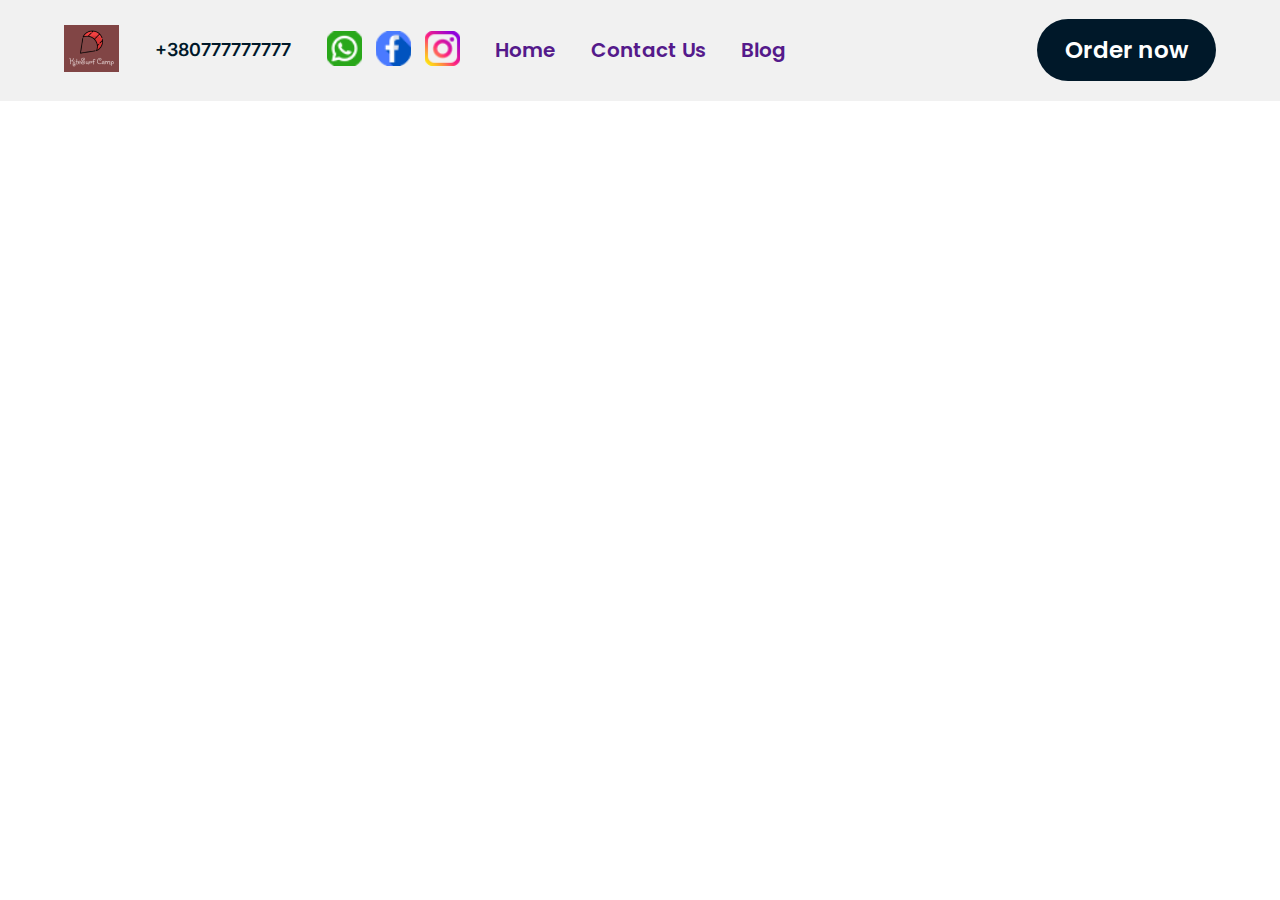
==== index.html @ 5463a8b0 "header added" ====
<!DOCTYPE html>
<html lang="en">
<head>
    <meta charset="UTF-8">
    <meta name="viewport" content="width=device-width, initial-scale=1.0">
    <title>Yacht</title>
    <link rel="stylesheet" href="style.css">
    <link rel="stylesheet" href="normalize.css">
</head>
<body>
    
    <header>
        <div class="fsection-header">
            <div class="logo-wrapper">
                <a href=""><img src="img/logo.png"></a>
            </div>
            <div class="tel-header">
                <a href="+380777777777">+380777777777</a>
            </div>
            <div class="social-wrapper">
                <a href=""><img src="img/whataspp.png" alt=""></a>
                <a href=""><img src="img/facebook.png" alt=""></a>
                <a href=""><img src="img/isnta.png" alt=""></a>
            </div>
        </div>

        <div class="ssection-header">
            <ul class="menu">
                <li><a href="">Home</a></li>
                <li><a href="">Contact Us</a></li>
                <li><a href="">Blog</a></li>
            </ul>
        </div>

        <div class="tsection-header">
            <a href="#">Order now</a>
        </div>

    </header>

</body>
</html>
---- style.css ----
@import url('https://fonts.googleapis.com/css2?family=Golos+Text:wght@400;500;600;700;800;900&family=Inter:wght@100;200;300;400;500;600;700;800;900&family=Manrope:wght@300;400;500;600;700&family=Nunito:wght@200;300;400;500;600;700;800;900;1000&family=Open+Sans:wght@400;500;600;700&family=Poppins:wght@300;400;500;600&family=Raleway:wght@300;400;500;600;700;800;900&display=swap');

:root{
    --Black:#001829;
    --White:#FFF;
    --Blue:#0EA3C4;
    --Green:#4DC40E;
    --bright-green:#BEF434;
    --Grey:#F1F1F1;
}

*{
    font-family: 'Poppins', sans-serif;
}

a{
    text-decoration: none;
}

body{
    width:100%;
}

header{
    position:fixed;
    top:0;
    display: flex;
    max-width: 90%;
    width: 90%;
    padding-left:5%;
    padding-right:5%;
    padding-top:25px;
    padding-bottom:25px;
    margin: auto;
    justify-content: space-between;
    align-items: center;
    background-color:var(--Grey);
}

.menu{
    display: flex;
    padding-left:0;
}

.menu li{
    list-style-type: none;
    margin-right:35px;
    color:var(--Black);
    font-size: 20px;
    font-style: normal;
    font-weight: 600;
    font-family:'Inter';
    position:relative;
}

.menu li::after{
    content:'';
    position:absolute;
    bottom:-5px;
    width:0%;
    height:4px;
    background-color:var(--bright-green);
    left:0;
    transition: .3s;
}

.menu li:hover::after{
    width:100%;
}

.menu li:last-child{
    margin-right:0;
}

.tsection-header a{
    color:var(--White);
    font-size: 23px;
    background-color:var(--Black);
    padding:15px 28px;
    font-weight: 600;
    border-radius: 66px;
}

.tel-header{
    margin-right:36px;
}

.tel-header a{
    color:var(--Black);
    font-weight: 600;
    font-family:'Inter';
    font-size: 18px;
}

.fsection-header{
    display: flex;
    align-items: center;
}

.logo-wrapper{
    margin-right:36px;
}

.social-wrapper img{
    height:35px;
    width:35px;
    object-fit: cover;
}

.social-wrapper a{
    margin-right:10px;
}

.ssection-header{
    position: absolute;
    width:100%;
    display: flex;
    left: 0;
    justify-content: center;
    z-index: -1;
}
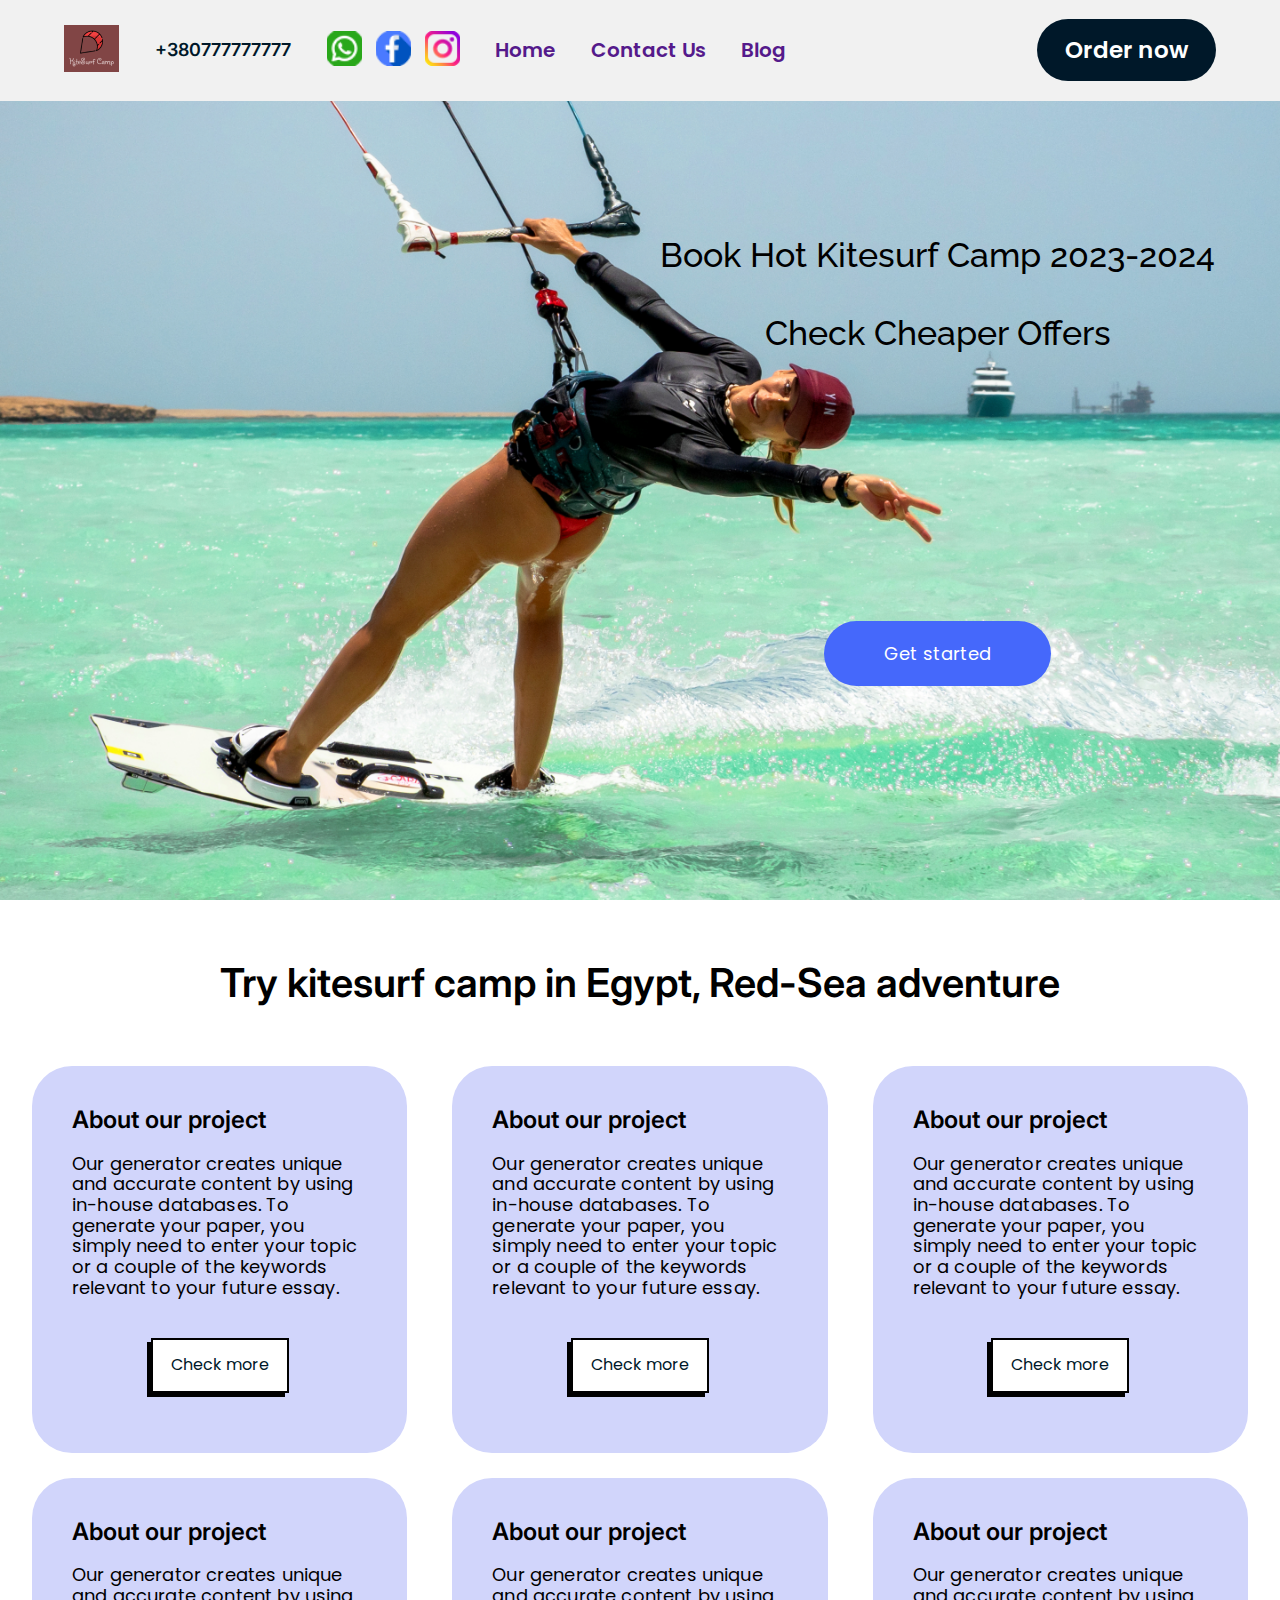
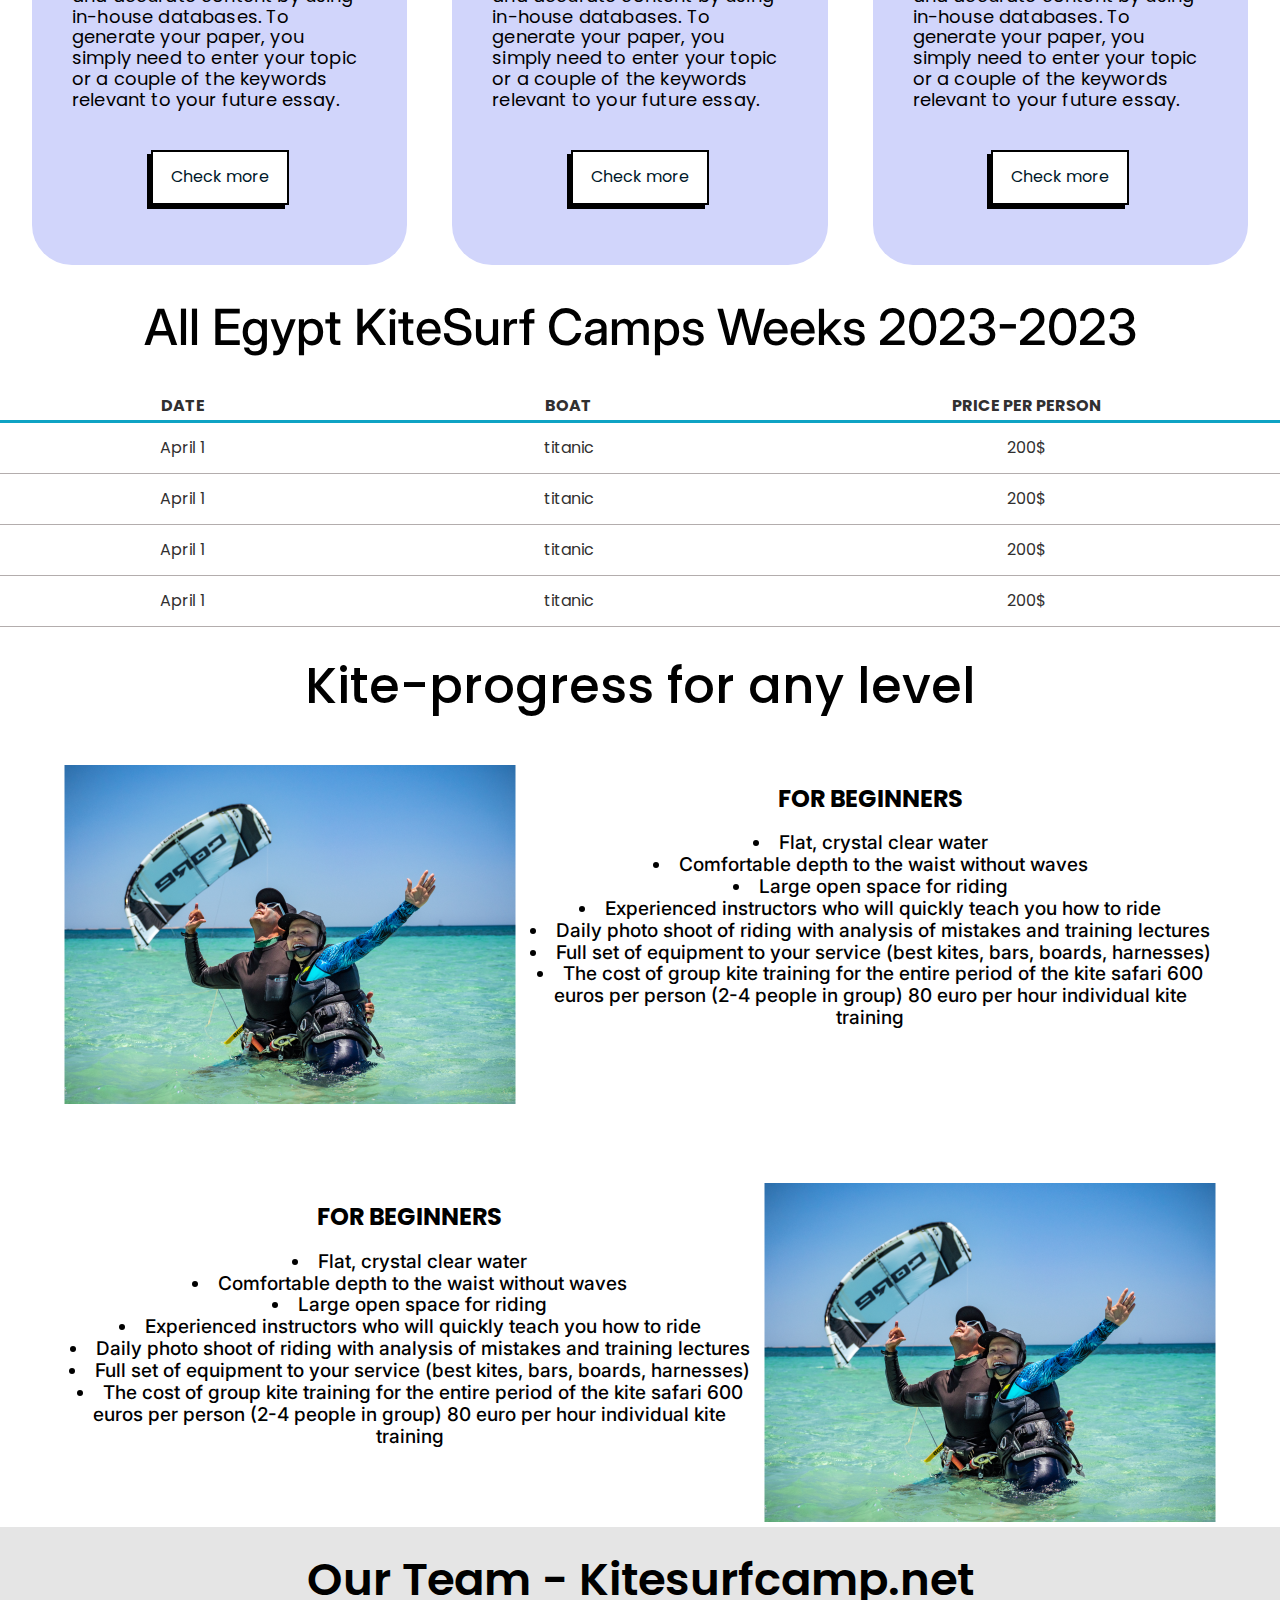
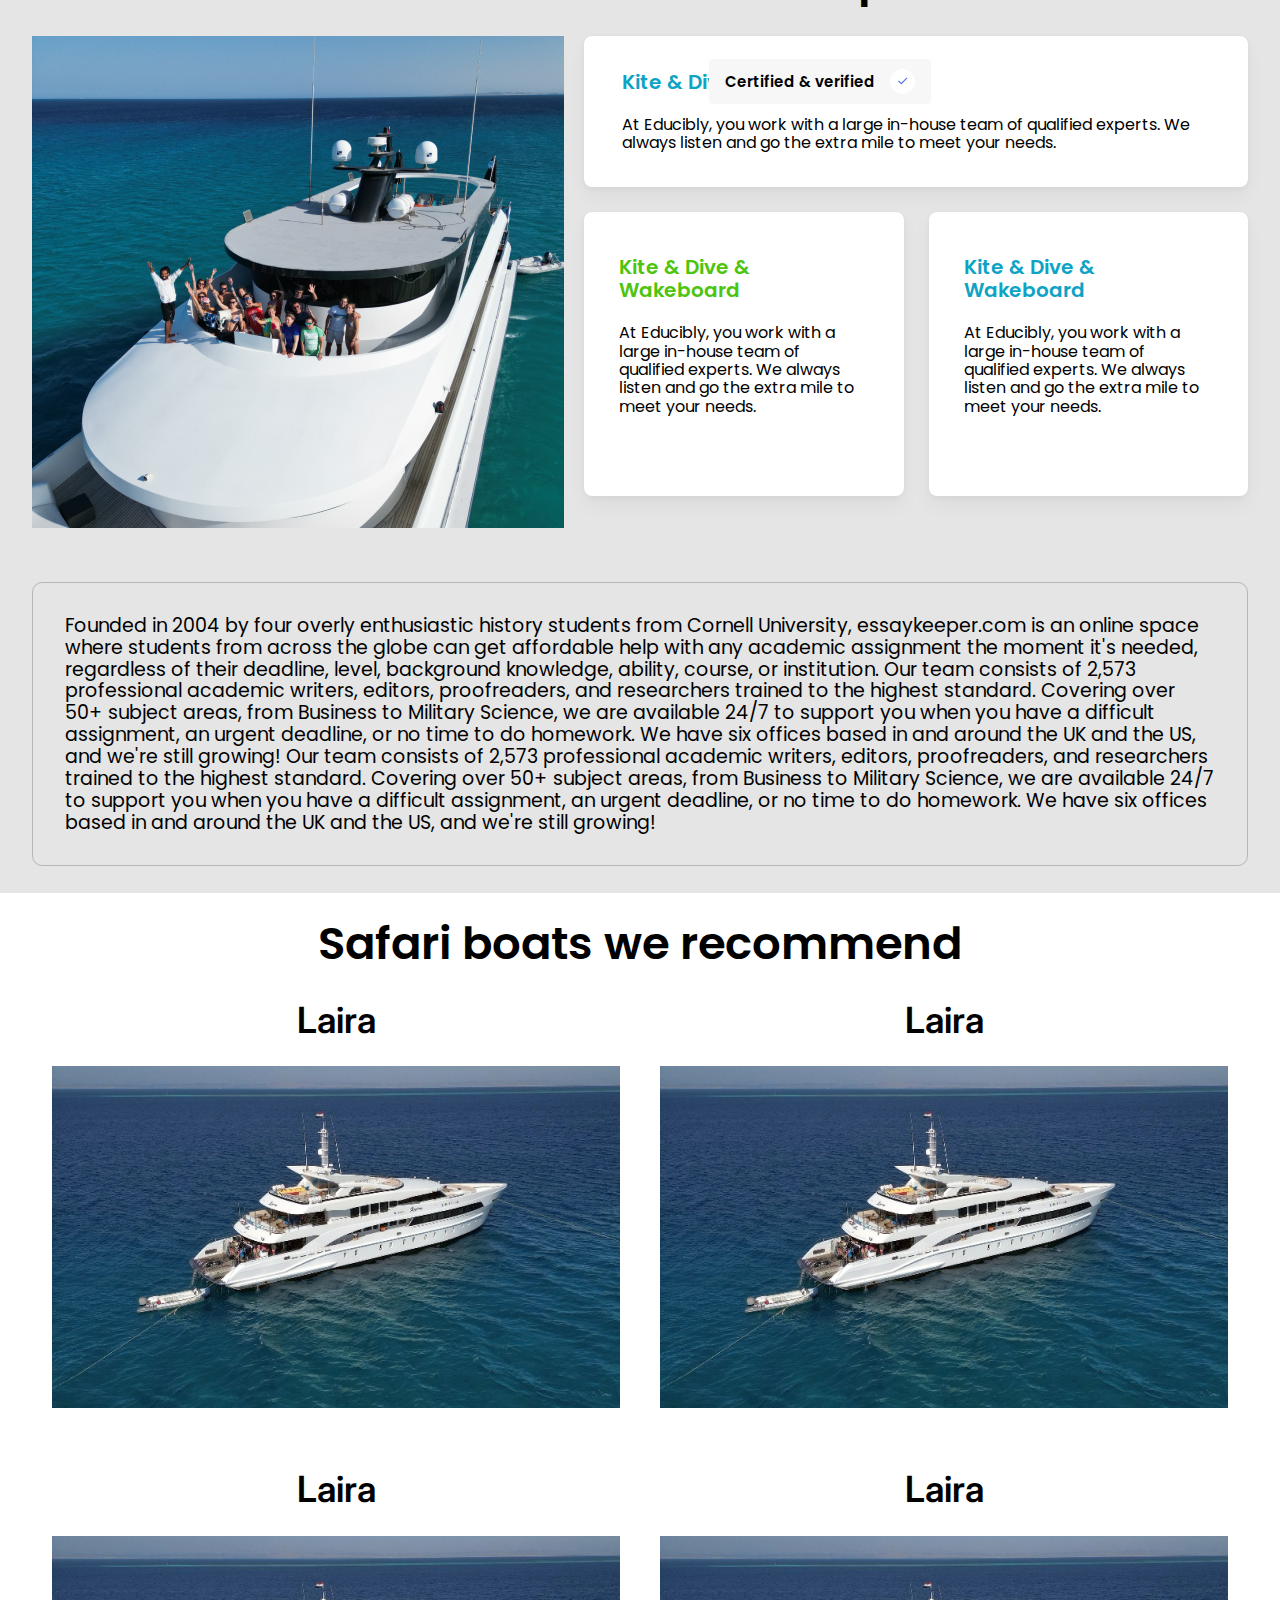
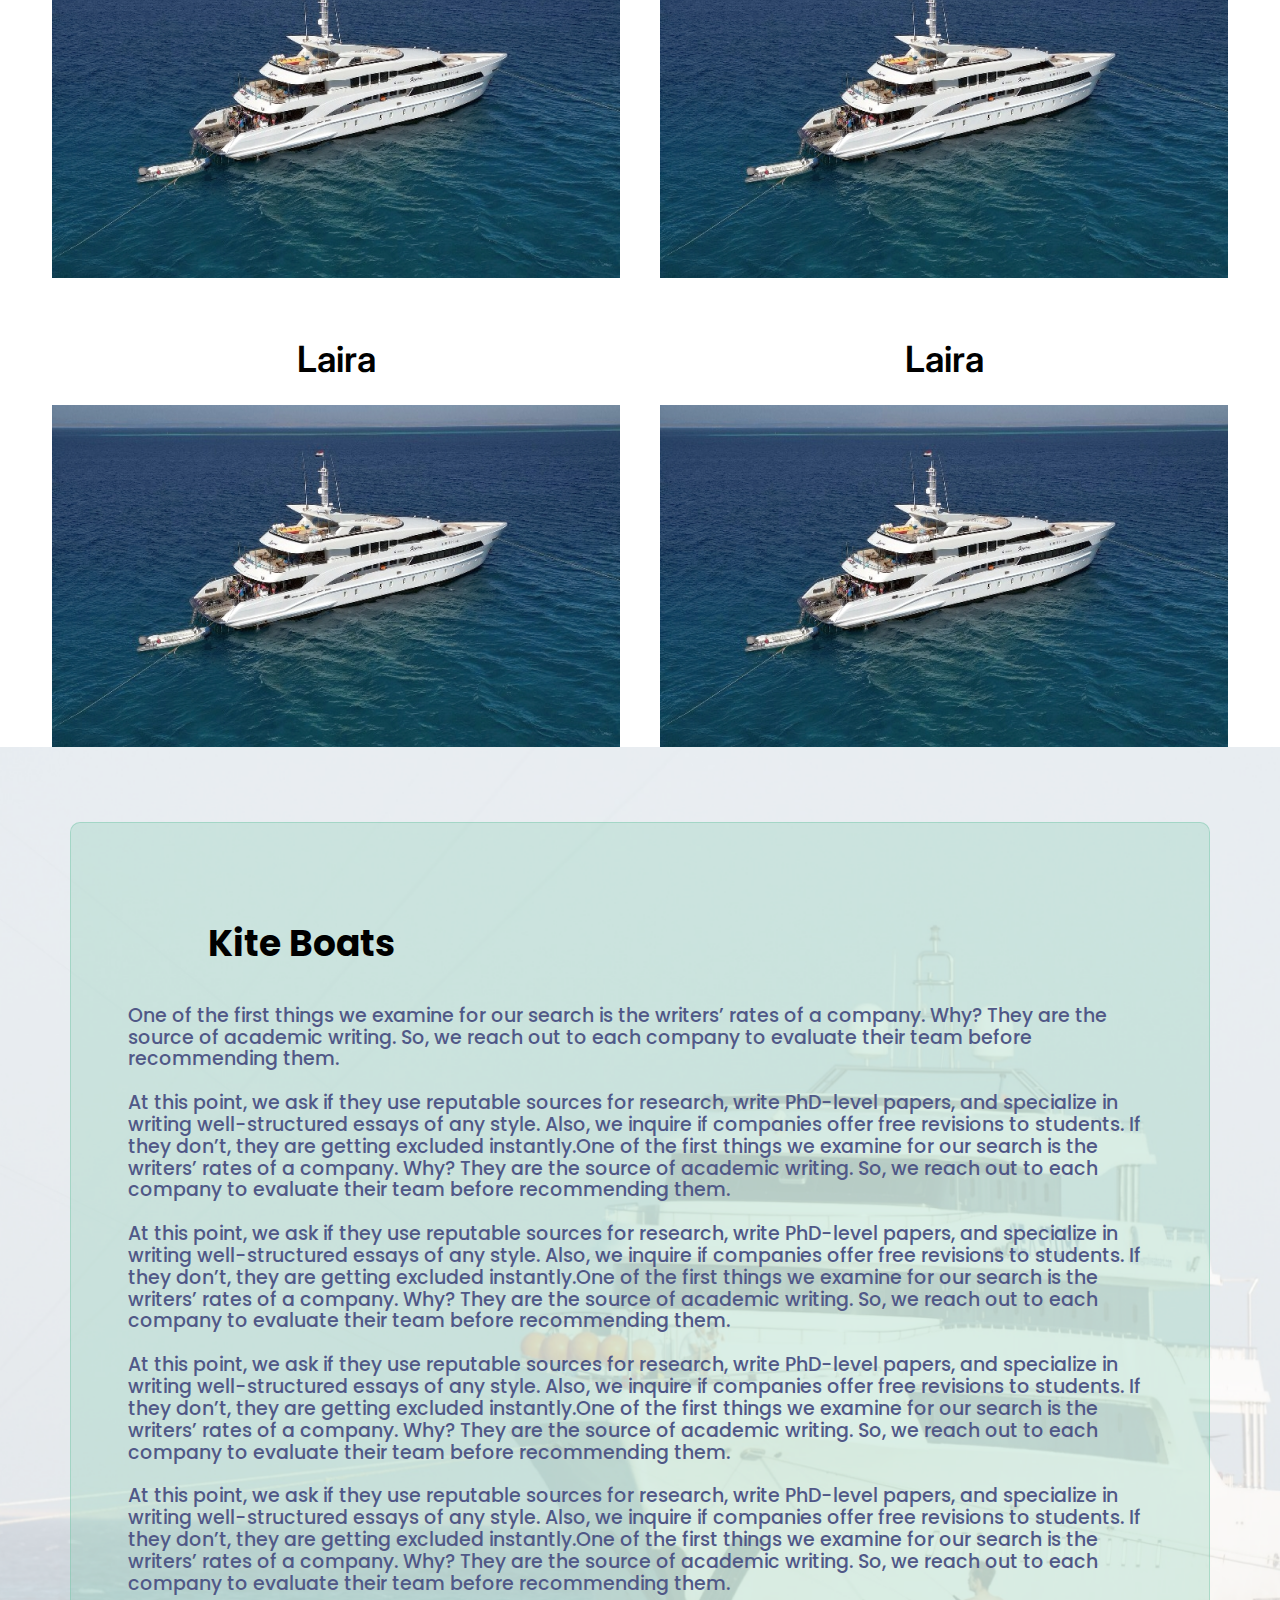
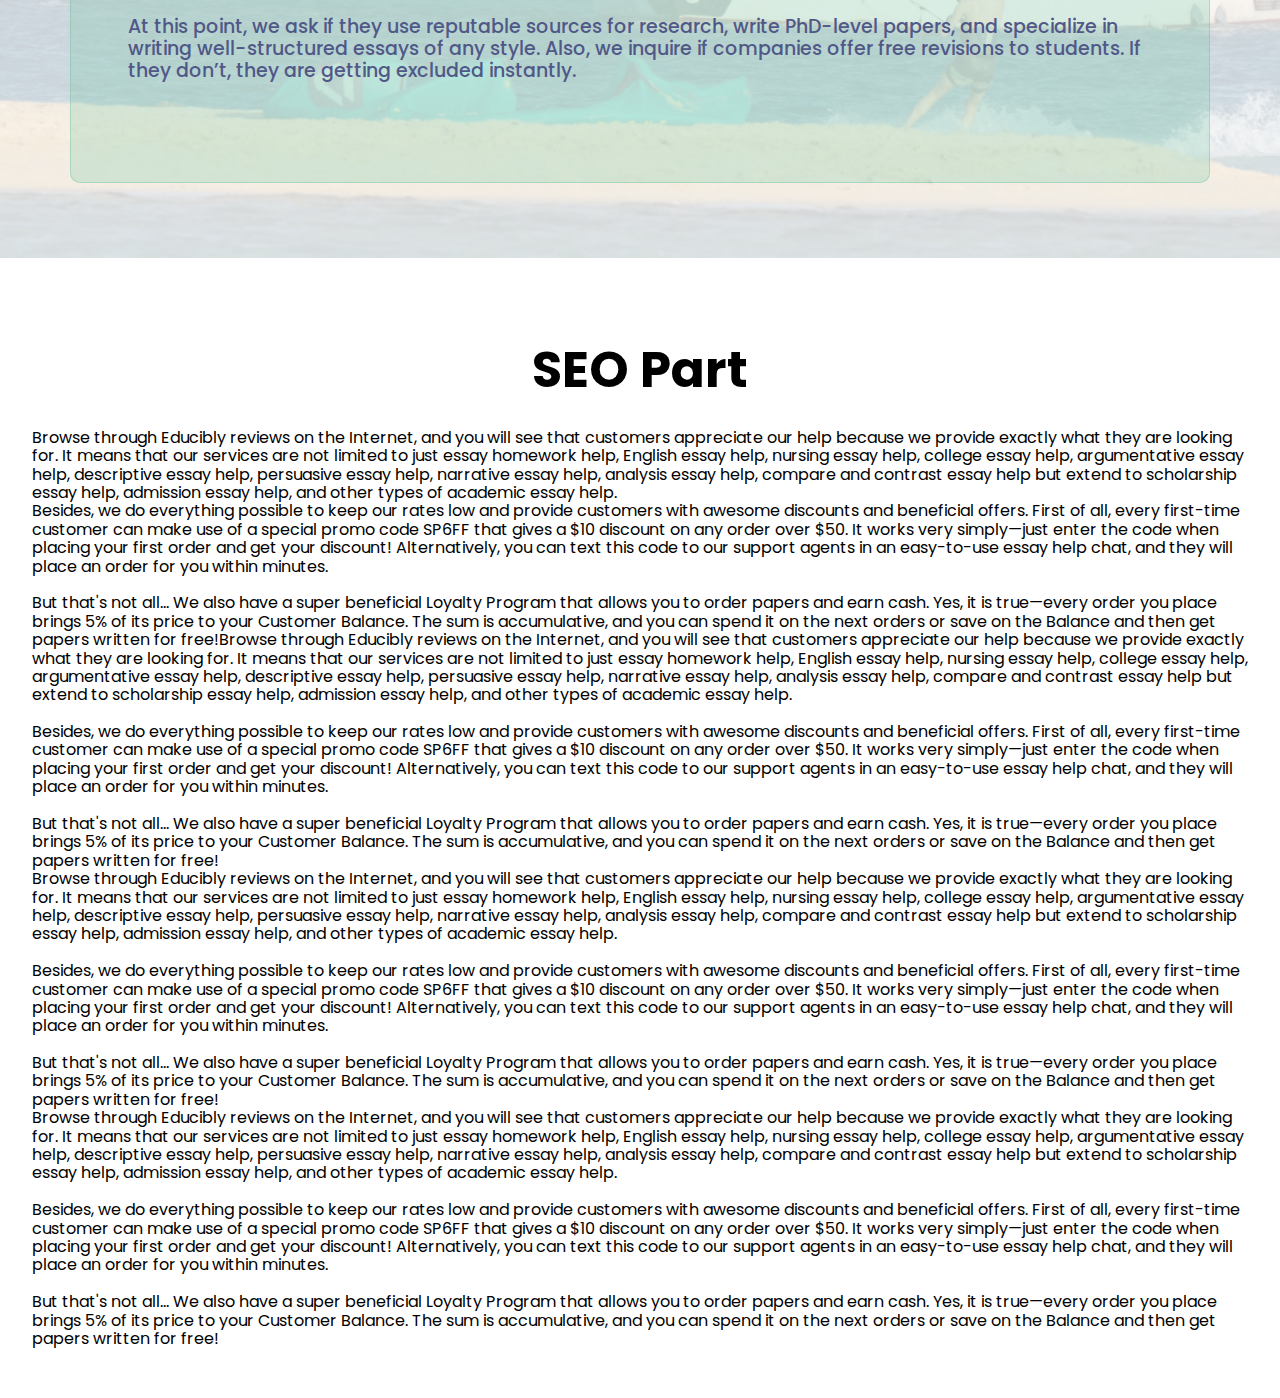
==== commit ff279cc4: "added few blocks" ====
--- a/index.html
+++ b/index.html
@@ -38,5 +38,273 @@
 
     </header>
 
+    <div class="first-block">
+        <div class="fb-text__wrapper">
+            <div class="fbw-text">
+                Book Hot Kitesurf Camp 2023-2024 <br><br>
+                Check Cheaper Offers 
+            </div>
+
+            <div class="fbw-btn">
+                <a href="">Get started</a>
+            </div>
+        </div>
+    </div>
+
+    <div class="second-block">
+        <div class="sb-zag">Try kitesurf camp in Egypt, Red-Sea adventure</div>
+
+        <div class="sb-blocks">
+            <div class="sb-block">
+                <div class="sbb-zag">About our project</div>
+                <div class="sbb-text">
+                    Our generator creates unique and accurate content by using in-house databases. To generate your paper, you simply need to enter your topic or a couple of the keywords relevant to your future essay.
+                </div>
+                <div class="sbb-btn"><a href="#">Check more</a></div>
+            </div>
+
+            <div class="sb-block">
+                <div class="sbb-zag">About our project</div>
+                <div class="sbb-text">
+                    Our generator creates unique and accurate content by using in-house databases. To generate your paper, you simply need to enter your topic or a couple of the keywords relevant to your future essay.
+                </div>
+                <div class="sbb-btn"><a href="#">Check more</a></div>
+            </div>
+
+            <div class="sb-block">
+                <div class="sbb-zag">About our project</div>
+                <div class="sbb-text">
+                    Our generator creates unique and accurate content by using in-house databases. To generate your paper, you simply need to enter your topic or a couple of the keywords relevant to your future essay.
+                </div>
+                <div class="sbb-btn"><a href="#">Check more</a></div>
+            </div>
+
+            <div class="sb-block">
+                <div class="sbb-zag">About our project</div>
+                <div class="sbb-text">
+                    Our generator creates unique and accurate content by using in-house databases. To generate your paper, you simply need to enter your topic or a couple of the keywords relevant to your future essay.
+                </div>
+                <div class="sbb-btn"><a href="#">Check more</a></div>
+            </div>
+
+            <div class="sb-block">
+                <div class="sbb-zag">About our project</div>
+                <div class="sbb-text">
+                    Our generator creates unique and accurate content by using in-house databases. To generate your paper, you simply need to enter your topic or a couple of the keywords relevant to your future essay.
+                </div>
+                <div class="sbb-btn"><a href="#">Check more</a></div>
+            </div>
+
+            <div class="sb-block">
+                <div class="sbb-zag">About our project</div>
+                <div class="sbb-text">
+                    Our generator creates unique and accurate content by using in-house databases. To generate your paper, you simply need to enter your topic or a couple of the keywords relevant to your future essay.
+                </div>
+                <div class="sbb-btn"><a href="#">Check more</a></div>
+            </div>
+        </div>
+    </div>
+
+    <div class="third-block">
+        <div class="tb-zag">
+            All Egypt KiteSurf Camps Weeks 2023-2023
+        </div>
+
+        <table>
+            <thead>
+                <tr>
+                    <th>DATE</th>
+                    <th>BOAT</th>
+                    <th>PRICE PER PERSON</th>
+                </tr>
+            </thead>
+            <tbody>
+                <tr>
+                    <td>April 1</td>
+                    <td>titanic</td>
+                    <td>200$</td>
+                </tr>
+                <tr>
+                    <td>April 1</td>
+                    <td>titanic</td>
+                    <td>200$</td>
+                </tr>
+                <tr>
+                    <td>April 1</td>
+                    <td>titanic</td>
+                    <td>200$</td>
+                </tr>
+                <tr>
+                    <td>April 1</td>
+                    <td>titanic</td>
+                    <td>200$</td>
+                </tr>
+            </tbody>
+        </table>
+    </div>
+
+    <div class="fourth-block">
+        <div class="firb-zag">Kite-progress for any level</div>
+
+        <div class="firb-toright-block">
+            <div class="firtb-img"><img src="img/toright.png" alt=""></div>
+            <div class="firtb-text">
+                <h2>FOR BEGINNERS</h2>
+                <ul>
+                    <li>Flat, crystal clear water</li>
+                    <li>Comfortable depth to the waist without waves</li>
+                    <li>Large open space for riding</li>
+                    <li>Experienced instructors who will quickly teach you how to ride</li>
+                    <li>Daily photo shoot of riding with analysis of mistakes and training lectures</li>
+                    <li>Full set of equipment to your service (best kites, bars, boards, harnesses)</li>
+                    <li>The cost of group kite training for the entire period of the kite safari 600 euros per person (2-4 people in group) 80 euro per hour individual kite training</li>
+                </ul>
+            </div>
+        </div>
+
+        <div class="firb-toleft-block">
+            <div class="firtb-img"><img src="img/toright.png" alt=""></div>
+            <div class="firtb-text">
+                <h2>FOR BEGINNERS</h2>
+                <ul>
+                    <li>Flat, crystal clear water</li>
+                    <li>Comfortable depth to the waist without waves</li>
+                    <li>Large open space for riding</li>
+                    <li>Experienced instructors who will quickly teach you how to ride</li>
+                    <li>Daily photo shoot of riding with analysis of mistakes and training lectures</li>
+                    <li>Full set of equipment to your service (best kites, bars, boards, harnesses)</li>
+                    <li>The cost of group kite training for the entire period of the kite safari 600 euros per person (2-4 people in group) 80 euro per hour individual kite training</li>
+                </ul>
+            </div>
+        </div>
+    </div>
+
+    <div class="fifth-block">
+        <div class="fifth-zag">
+            Our Team - Kitesurfcamp.net
+        </div>
+
+        <div class="fifth-dziwny__wrapper">
+            <div class="fdw-img">
+                <img src="img/yacht1.png" alt="">
+            </div>
+
+            <div class="fdw-dziwny">
+                <div class="fdw-vloz">
+                    <div class="fdw1-1">
+                        <div class="ff-zaw">
+                            Kite & Dive & Wakeboard <div class="verified__wrapper"><div class="verif-text">Certified & verified</div><div class="verif-galka"><img src="img/galka.svg" alt=""></div></div>
+                        </div>
+                        <div class="ff-text">At Educibly, you work with a large in-house team of qualified experts. We always listen and go the extra mile to meet your needs.</div>
+                    </div>
+                    <div class="fdwwww">
+                        <div class="fdw2-2">
+                            <div class="ff-zaw">Kite & Dive & Wakeboard</div>
+                            <div class="ff-text">At Educibly, you work with a large in-house team of qualified experts. We always listen and go the extra mile to meet your needs.</div>
+                        </div>
+                        <div class="fdw3-3">
+                            <div class="ff-zaw">Kite & Dive & Wakeboard</div>
+                            <div class="ff-text">At Educibly, you work with a large in-house team of qualified experts. We always listen and go the extra mile to meet your needs.</div>
+                        </div>
+                    </div>
+                </div>
+            </div>
+        </div>
+
+        <div class="fifth-text__wrapper">
+            <div class="fifth-text">
+                Founded in 2004 by four overly enthusiastic history students from Cornell University, essaykeeper.com is an online space where students from across the globe can get affordable help with any academic assignment the moment it's needed, regardless of their deadline, level, background knowledge, ability, course, or institution. 
+
+                Our team consists of 2,573 professional academic writers, editors, proofreaders, and researchers trained to the highest standard. Covering over 50+ subject areas, from Business to Military Science, we are available 24/7 to support you when you have a difficult assignment, an urgent deadline, or no time to do homework.
+                            
+                We have six offices based in and around the UK and the US, and we're still growing! 
+                Our team consists of 2,573 professional academic writers, editors, proofreaders, and researchers trained to the highest standard. Covering over 50+ subject areas, from Business to Military Science, we are available 24/7 to support you when you have a difficult assignment, an urgent deadline, or no time to do homework.
+                We have six offices based in and around the UK and the US, and we're still growing! 
+
+            </div>
+        </div>
+    </div>
+    
+    <div class="sixth-block">
+        <div class="sixth-zag">
+            Safari boats we recommend
+        </div>
+
+        <div class="boats-blocks">
+            <a class="boat-block">
+                <div class="bb-nazwa">Laira</div>
+                <div class="bb-photo" style="background-image:url(img/Lira-boat\ 1.png);"></div>
+            </a>
+            <a class="boat-block">
+                <div class="bb-nazwa">Laira</div>
+                <div class="bb-photo" style="background-image:url(img/Lira-boat\ 1.png);"></div>
+            </a>
+            <a class="boat-block">
+                <div class="bb-nazwa">Laira</div>
+                <div class="bb-photo" style="background-image:url(img/Lira-boat\ 1.png);"></div>
+            </a>
+            <a class="boat-block">
+                <div class="bb-nazwa">Laira</div>
+                <div class="bb-photo" style="background-image:url(img/Lira-boat\ 1.png);"></div>
+            </a>
+            <a class="boat-block">
+                <div class="bb-nazwa">Laira</div>
+                <div class="bb-photo" style="background-image:url(img/Lira-boat\ 1.png);"></div>
+            </a>
+            <a class="boat-block">
+                <div class="bb-nazwa">Laira</div>
+                <div class="bb-photo" style="background-image:url(img/Lira-boat\ 1.png);"></div>
+            </a>
+        </div>
+
+    </div>
+
+    <div class="seventh-block">
+        <div class="seventh-green">
+            <div class="seventh-zag">
+                Kite Boats
+            </div>
+
+            <div class="seventh-text">
+                One of the first things we examine for our search is the writers’ rates of a company. Why? They are the source of academic writing. So, we reach out to each company to evaluate their team before recommending them.
+                <br><br>At this point, we ask if they use reputable sources for research, write PhD-level papers, and specialize in writing well-structured essays of any style. Also, we inquire if companies offer free revisions to students. If they don’t, they are getting excluded instantly.One of the first things we examine for our search is the writers’ rates of a company. Why? They are the source of academic writing. So, we reach out to each company to evaluate their team before recommending them.
+                <br><br>At this point, we ask if they use reputable sources for research, write PhD-level papers, and specialize in writing well-structured essays of any style. Also, we inquire if companies offer free revisions to students. If they don’t, they are getting excluded instantly.One of the first things we examine for our search is the writers’ rates of a company. Why? They are the source of academic writing. So, we reach out to each company to evaluate their team before recommending them.
+                <br><br>At this point, we ask if they use reputable sources for research, write PhD-level papers, and specialize in writing well-structured essays of any style. Also, we inquire if companies offer free revisions to students. If they don’t, they are getting excluded instantly.One of the first things we examine for our search is the writers’ rates of a company. Why? They are the source of academic writing. So, we reach out to each company to evaluate their team before recommending them.
+                <br><br>At this point, we ask if they use reputable sources for research, write PhD-level papers, and specialize in writing well-structured essays of any style. Also, we inquire if companies offer free revisions to students. If they don’t, they are getting excluded instantly.One of the first things we examine for our search is the writers’ rates of a company. Why? They are the source of academic writing. So, we reach out to each company to evaluate their team before recommending them.
+                <br><br>At this point, we ask if they use reputable sources for research, write PhD-level papers, and specialize in writing well-structured essays of any style. Also, we inquire if companies offer free revisions to students. If they don’t, they are getting excluded instantly.
+            </div>
+        </div>
+    </div>
+
+    <div class="seo-part">
+        <h1>SEO Part</h1>
+
+        <div class="seo-text">
+            Browse through Educibly reviews on the Internet, and you will see that customers appreciate our help because we provide exactly what they are looking for. It means that our services are not limited to just essay homework help, English essay help, nursing essay help, college essay help, argumentative essay help, descriptive essay help, persuasive essay help, narrative essay help, analysis essay help, compare and contrast essay help but extend to scholarship essay help, admission essay help, and other types of academic essay help.
+
+                <br>Besides, we do everything possible to keep our rates low and provide customers with awesome discounts and beneficial offers. First of all, every first-time customer can make use of a special promo code SP6FF that gives a $10 discount on any order over $50. It works very simply—just enter the code when placing your first order and get your discount! Alternatively, you can text this code to our support agents in an easy-to-use essay help chat, and they will place an order for you within minutes.
+                        <br>
+                <br>But that's not all… We also have a super beneficial Loyalty Program that allows you to order papers and earn cash. Yes, it is true—every order you place brings 5% of its price to your Customer Balance. The sum is accumulative, and you can spend it on the next orders or save on the Balance and then get papers written for free!Browse through Educibly reviews on the Internet, and you will see that customers appreciate our help because we provide exactly what they are looking for. It means that our services are not limited to just essay homework help, English essay help, nursing essay help, college essay help, argumentative essay help, descriptive essay help, persuasive essay help, narrative essay help, analysis essay help, compare and contrast essay help but extend to scholarship essay help, admission essay help, and other types of academic essay help.
+                        <br>
+                <br>Besides, we do everything possible to keep our rates low and provide customers with awesome discounts and beneficial offers. First of all, every first-time customer can make use of a special promo code SP6FF that gives a $10 discount on any order over $50. It works very simply—just enter the code when placing your first order and get your discount! Alternatively, you can text this code to our support agents in an easy-to-use essay help chat, and they will place an order for you within minutes.
+                        <br>
+                <br>But that's not all… We also have a super beneficial Loyalty Program that allows you to order papers and earn cash. Yes, it is true—every order you place brings 5% of its price to your Customer Balance. The sum is accumulative, and you can spend it on the next orders or save on the Balance and then get papers written for free!
+                <br>Browse through Educibly reviews on the Internet, and you will see that customers appreciate our help because we provide exactly what they are looking for. It means that our services are not limited to just essay homework help, English essay help, nursing essay help, college essay help, argumentative essay help, descriptive essay help, persuasive essay help, narrative essay help, analysis essay help, compare and contrast essay help but extend to scholarship essay help, admission essay help, and other types of academic essay help.
+                        <br>
+                <br>Besides, we do everything possible to keep our rates low and provide customers with awesome discounts and beneficial offers. First of all, every first-time customer can make use of a special promo code SP6FF that gives a $10 discount on any order over $50. It works very simply—just enter the code when placing your first order and get your discount! Alternatively, you can text this code to our support agents in an easy-to-use essay help chat, and they will place an order for you within minutes.
+                        <br>
+                <br>But that's not all… We also have a super beneficial Loyalty Program that allows you to order papers and earn cash. Yes, it is true—every order you place brings 5% of its price to your Customer Balance. The sum is accumulative, and you can spend it on the next orders or save on the Balance and then get papers written for free!
+                <br>Browse through Educibly reviews on the Internet, and you will see that customers appreciate our help because we provide exactly what they are looking for. It means that our services are not limited to just essay homework help, English essay help, nursing essay help, college essay help, argumentative essay help, descriptive essay help, persuasive essay help, narrative essay help, analysis essay help, compare and contrast essay help but extend to scholarship essay help, admission essay help, and other types of academic essay help.
+                        <br>
+                <br>Besides, we do everything possible to keep our rates low and provide customers with awesome discounts and beneficial offers. First of all, every first-time customer can make use of a special promo code SP6FF that gives a $10 discount on any order over $50. It works very simply—just enter the code when placing your first order and get your discount! Alternatively, you can text this code to our support agents in an easy-to-use essay help chat, and they will place an order for you within minutes.
+                        <br>
+                <br>But that's not all… We also have a super beneficial Loyalty Program that allows you to order papers and earn cash. Yes, it is true—every order you place brings 5% of its price to your Customer Balance. The sum is accumulative, and you can spend it on the next orders or save on the Balance and then get papers written for free!
+
+
+
+
+        </div>
+    </div>
+
 </body>
 </html>--- a/style.css
+++ b/style.css
@@ -7,6 +7,8 @@
     --Green:#4DC40E;
     --bright-green:#BEF434;
     --Grey:#F1F1F1;
+    --dark-blue:#4568FB;
+    --violet-light:#D1D5FB;
 }
 
 *{
@@ -35,6 +37,7 @@
     justify-content: space-between;
     align-items: center;
     background-color:var(--Grey);
+    z-index: 20;
 }
 
 .menu{
@@ -118,4 +121,393 @@
     left: 0;
     justify-content: center;
     z-index: -1;
+}
+
+.first-block{
+    background-image:url(img/block1.png);
+    height:100vh;
+    display: flex;
+    background-repeat: no-repeat;
+    background-size: cover;
+    justify-content: flex-end;
+    align-items: center;
+}
+
+.fb-text__wrapper{
+    display: flex;
+    height: 80%;
+    justify-content: space-around;
+    flex-direction: column;
+    align-items: center;
+    margin-right: 65px;
+}
+
+.fbw-text{
+    text-align: center;
+    font-family: 'Raleway';
+    font-size: 34px;
+    font-weight: 500;
+}
+
+.fbw-btn a{
+    color:var(--White);
+    padding:20px 60px;
+    background-color:var(--dark-blue);
+    border-radius: 50px;
+    font-size: 18px;
+    letter-spacing: 0.32px;
+    transition: .2s;
+}
+
+.fbw-btn a:hover{
+    background-color:var(--Blue);
+}
+
+.sb-blocks{
+    display: grid; 
+    grid-auto-rows: 1fr; 
+    grid-template-columns: 1fr 1fr 1fr; 
+    grid-template-rows: 1fr 1fr; 
+    gap: 25px 45px; 
+    max-width: 95%;
+    margin:0 auto;
+}
+
+.sb-zag{
+    font-family: 'Inter';
+    font-size: 40px;
+    font-weight: 600;
+    margin:60px 0;
+    text-align: center;
+}
+
+.sb-block{
+    background-color:var(--violet-light);
+    border-radius: 40px;
+    padding:40px 40px 60px 40px;
+}
+
+.sbb-zag{
+    font-family: 'Inter';
+    font-size: 24px;
+    font-weight: 600;
+    padding-bottom:20px;
+}
+
+.sbb-text{
+    font-size: 18px;
+    font-weight: 400;
+    letter-spacing: 0.16px;
+}
+
+.sbb-btn{
+    margin-top:40px;
+    display: flex;
+    justify-content: center;
+}
+
+.sbb-btn a{
+    border: 2px solid #000;
+    background: #FFF;
+    box-shadow: -4px 4px 0px 0px #000;
+    padding:16px 18px;
+    transition:.2s;
+    color:var(--Black);
+}
+
+.sbb-btn a:hover{
+    box-shadow: none;
+}
+
+table {
+    width:100%;
+    /* border-top: 1px solid #b3adad; */
+    border-bottom: 1px solid #b3adad;
+    border-collapse:collapse;
+    padding:5px;
+
+}
+
+table th {
+    border-top: 1px solid #b3adad;
+    border-bottom: 1px solid #b3adad;
+    padding:5px;
+    background: #f0f0f0;
+    color: #313030;
+    width:20px;
+}
+table td {
+    text-align:center;
+    padding:5px;
+    background: #ffffff;
+    color: #313030;
+    border-top: 1px solid #b3adad;
+    border-bottom: 1px solid #b3adad;
+    height:40px;
+}
+
+thead th{
+    border-top:none;
+    background: rgba(0,0,0,0);
+    border-bottom: 3px solid var(--Blue);
+}
+
+.third-block{
+    /* padding:0 5%; */
+}
+
+.tb-zag{
+    padding:34px 0 36px 0;
+    font-family: 'Inter';
+    font-size: 50px;
+    font-weight: 500;
+    text-align: center;
+}
+
+.firb-zag{
+    font-size: 50px;
+    font-style: normal;
+    font-weight: 500;
+    text-align: center;
+    margin:30px 0 50px 0;
+}
+
+.fourth-block{
+    max-width:90%;
+    margin:0 auto;
+}
+
+.fourth-block li{
+    text-align: center;
+    list-style-position: inside;
+}
+
+.firb-toright-block{
+    display:flex;
+    justify-content: space-between;
+    text-align: center;
+}
+
+.firb-toleft-block{
+    display:flex;
+    justify-content: space-between;
+    flex-direction: row-reverse;
+}
+
+.firtb-text{
+    max-width:60%;
+    text-align: center;
+}
+
+.firtb-text ul{
+    padding-left:0;
+}
+
+.firtb-text li{
+    font-size: 19px;
+    font-weight: 500;
+    font-family: 'Inter';
+}
+
+.firb-toleft-block{
+    margin-top:75px;
+}
+
+.fdw1-1, .fdw2-2, .fdw3-3{
+    border-radius: 8px;
+    background: #FFF;
+    box-shadow: 0px 0px 1px 0px rgba(0, 0, 0, 0.04), 0px 2px 6px 0px rgba(0, 0, 0, 0.04), 0px 10px 20px 0px rgba(0, 0, 0, 0.04);
+}
+
+.fdw1-1 .ff-zaw, .fdw2-2 .ff-zaw, .fdw3-3 .ff-zaw{
+    font-family: 'Poppins';
+    font-size: 20px;
+    font-style: normal;
+    font-weight: 600;
+    margin-bottom:22px;
+}
+
+.fdw1-1 .ff-text, .fdw2-2 .ff-text, .fdw3-3 .ff-text{
+    font-family: 'Poppins';
+    font-size: 16px;
+    font-style: normal;
+    font-weight: 400;
+}
+
+.fifth-block{
+    padding:27px 0;
+    background-color: rgba(0,0,0,.1);
+}
+
+.fifth-dziwny__wrapper{
+    display: flex;
+}
+
+.fdwwww{
+    display:flex;
+}
+
+.fdw-dziwny{
+    padding-left:20px;
+}
+
+.fdw1-1{
+    padding:35px 8px 35px 38px;
+    margin-bottom:25px;
+}
+
+.fdw2-2, .fdw3-3{
+    padding:44px 35px 80px 35px;
+}
+
+.fdw2-2{
+    margin-right:25px;
+}
+
+.fdw1-1 .ff-zaw, .fdw3-3 .ff-zaw{
+    color:var(--Blue);
+}
+
+.fdw2-2 .ff-zaw{
+    color:var(--Green);
+}
+
+.fdw1-1 .ff-zaw{
+    position:relative;
+}
+
+.verified__wrapper{
+    position:absolute;
+    right:50%;
+    top:-50%;
+    display: flex;
+    border-radius: 4px;
+    background: #F7F7F7;
+    padding:10px 16px;
+    align-items: center;
+}
+
+.verif-text{
+    padding-right:15px;
+    color: #000;
+    font-family: 'Poppins';
+    font-size: 15px;
+    font-style: normal;
+    font-weight: 600;
+}
+
+.verif-galka{
+    background-color:white;
+    padding:5px;
+    border-radius:15px;
+    width: 15px;
+    height:15px;
+    display: flex;
+}
+
+.fifth-zag{
+    font-family: 'Poppins';
+    font-size: 45px;
+    font-style: normal;
+    font-weight: 600;
+    margin-bottom:30px;
+    text-align: center;
+}
+
+.fifth-text{
+    font-family: 'Poppins';
+    font-size: 19px;
+    font-style: normal;
+    font-weight: 400;
+    padding:32px;
+    border-radius: 10px;
+    border: 1px solid rgba(0,0,0,.2);
+    margin-top:50px;
+}
+
+.fifth-dziwny__wrapper, .fifth-text__wrapper{
+    max-width:95%;
+    margin:0 auto;
+}
+
+.sixth-zag{
+    margin-top:25px;
+    font-family: 'Poppins';
+    font-size: 45px;
+    font-style: normal;
+    font-weight: 600;
+    margin-bottom:30px;
+    text-align: center;
+}
+
+.boats-blocks{
+    display: grid; 
+    grid-auto-rows: 1fr; 
+    grid-template-columns: 1fr 1fr; 
+    gap: 61px 0px; 
+    justify-items: center;
+}
+
+.sixth-block{
+    max-width:95%;
+    margin:0 auto;
+}
+
+.bb-nazwa{
+    text-align: center;
+    padding-bottom:25px;
+    font-family: 'Inter';
+    font-size: 36px;
+    font-style: normal;
+    font-weight: 600;
+}
+
+.bb-photo{
+    width:568px;
+    height:342px;
+    background-repeat: no-repeat;
+    background-size:cover;
+}
+
+.seventh-block{
+    background-image:url(img/main\ photo\ 2.png);
+    padding:75px 0;
+    background-repeat: no-repeat;
+    background-size: cover;
+}
+
+.seventh-green{
+    max-width:80%;
+    margin:0 auto;
+    border-radius: 10px;
+    border: 1px solid rgba(104, 193, 160, 0.40);
+    background: rgba(104, 193, 160, 0.23);
+    padding:100px 57px;
+}
+
+.seventh-zag{
+    font-size: 36px;
+    font-style: normal;
+    font-weight: 700;
+    margin-bottom:40px;
+    padding-left:80px;
+}
+
+.seventh-text{
+    color: #505887;
+    font-size: 19px;
+    font-style: normal;
+    font-weight: 500;
+}
+
+.seo-part{
+    width:95%;
+    margin:0 auto;
+    padding:50px 0;
+}
+
+.seo-part h1{
+    text-align: center;
+    margin-bottom:30px;
+    font-size:50px;
 }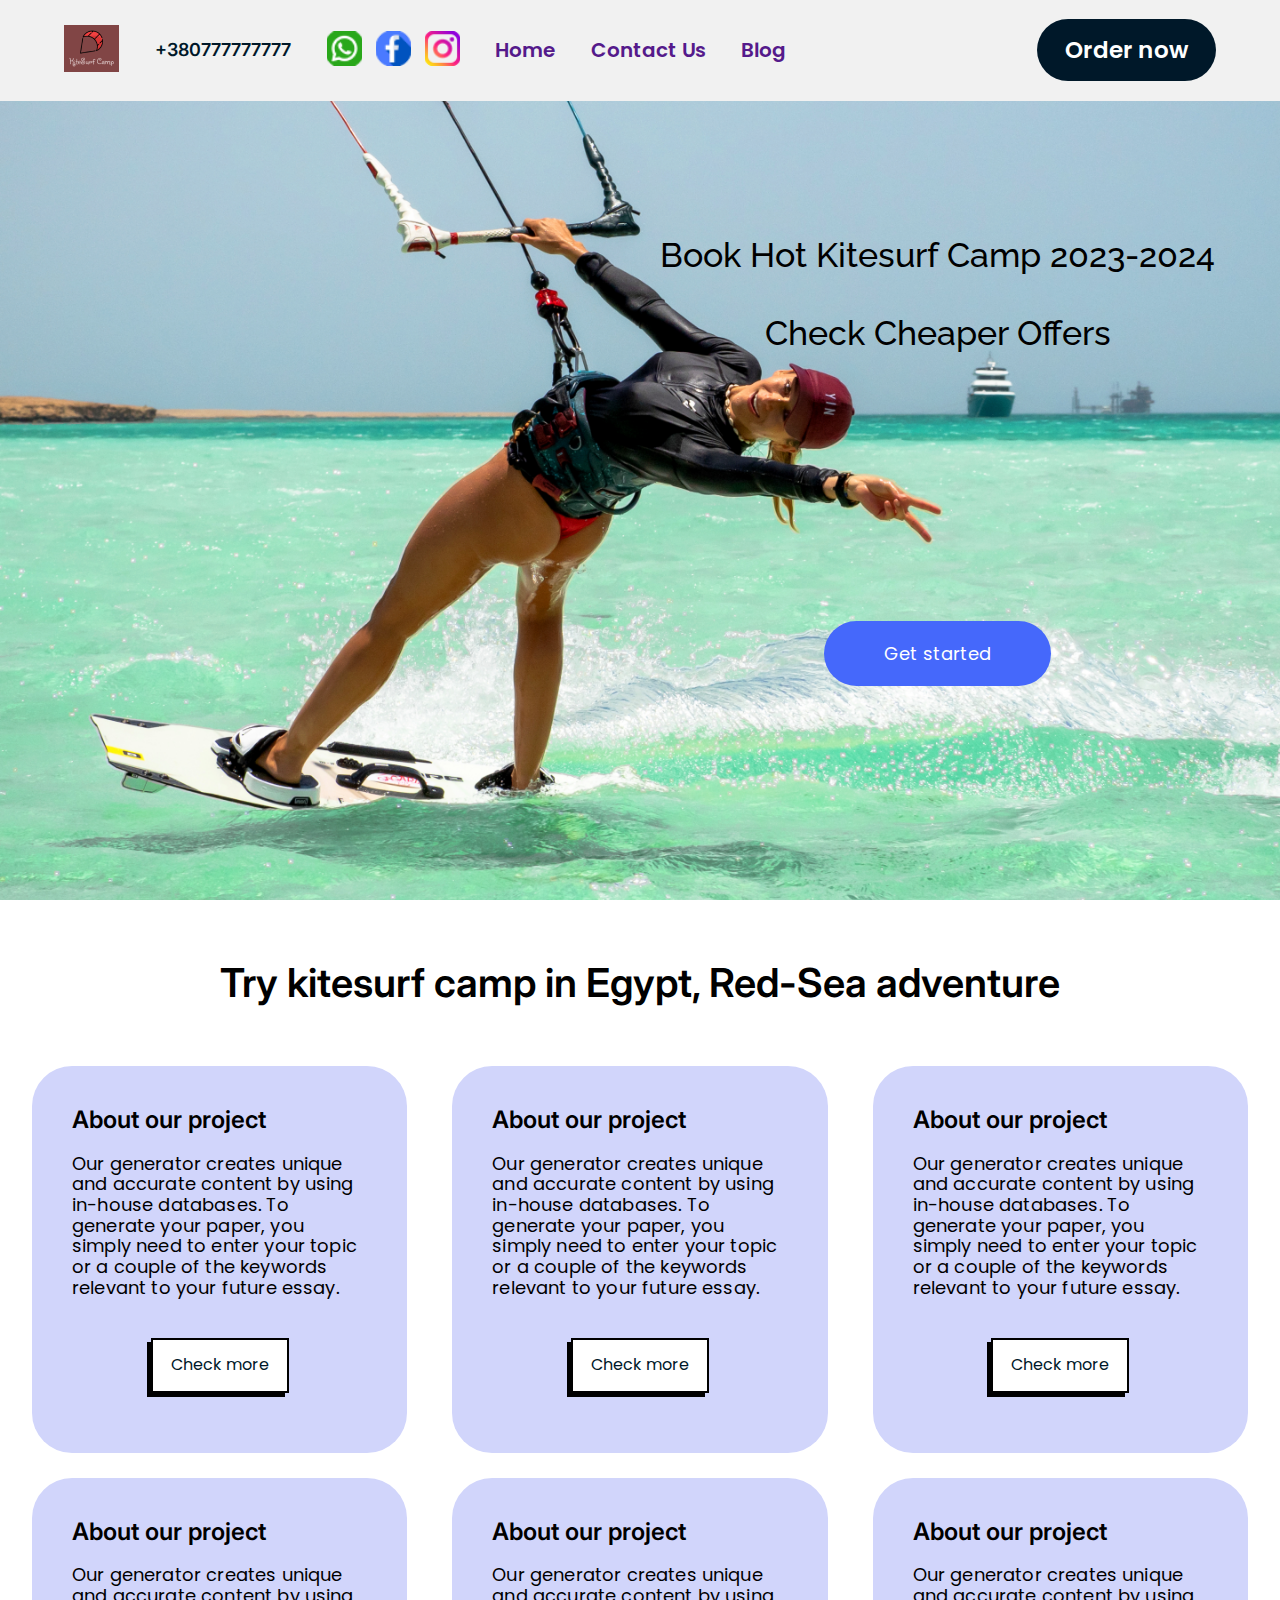
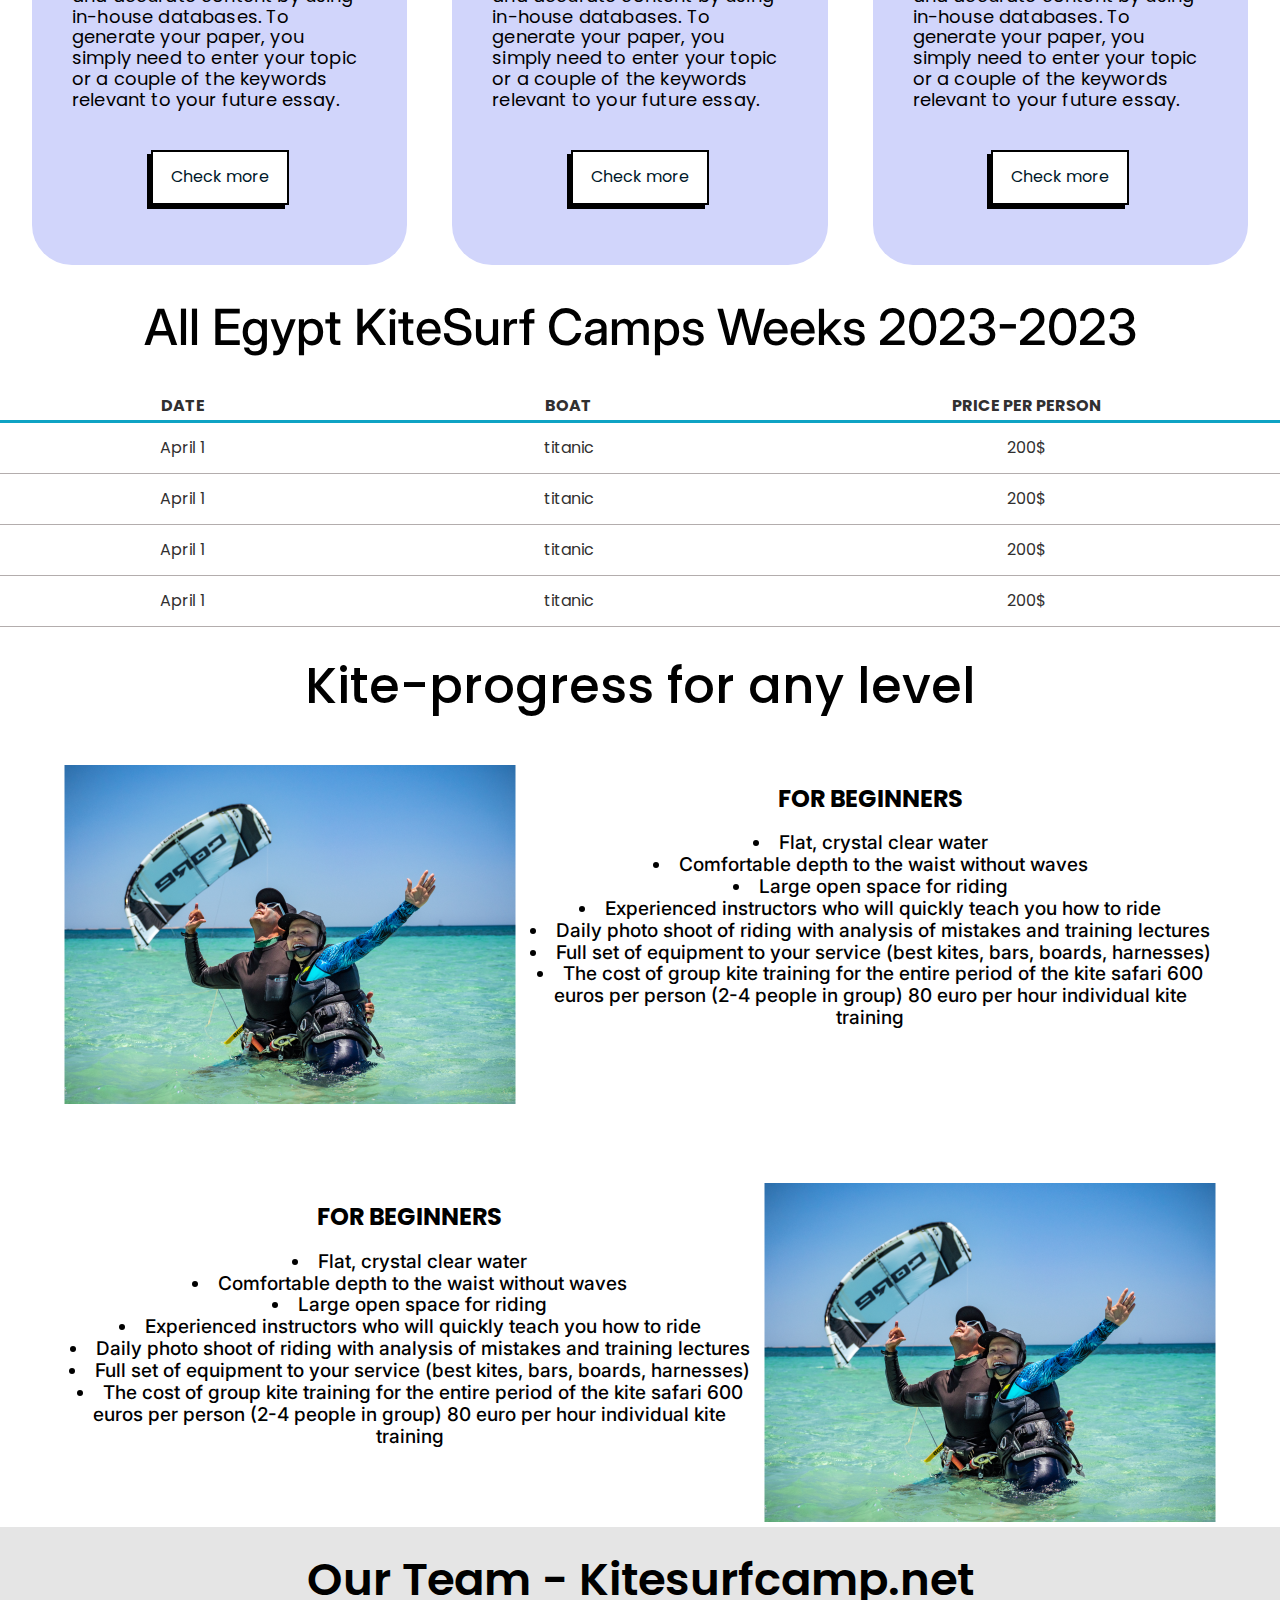
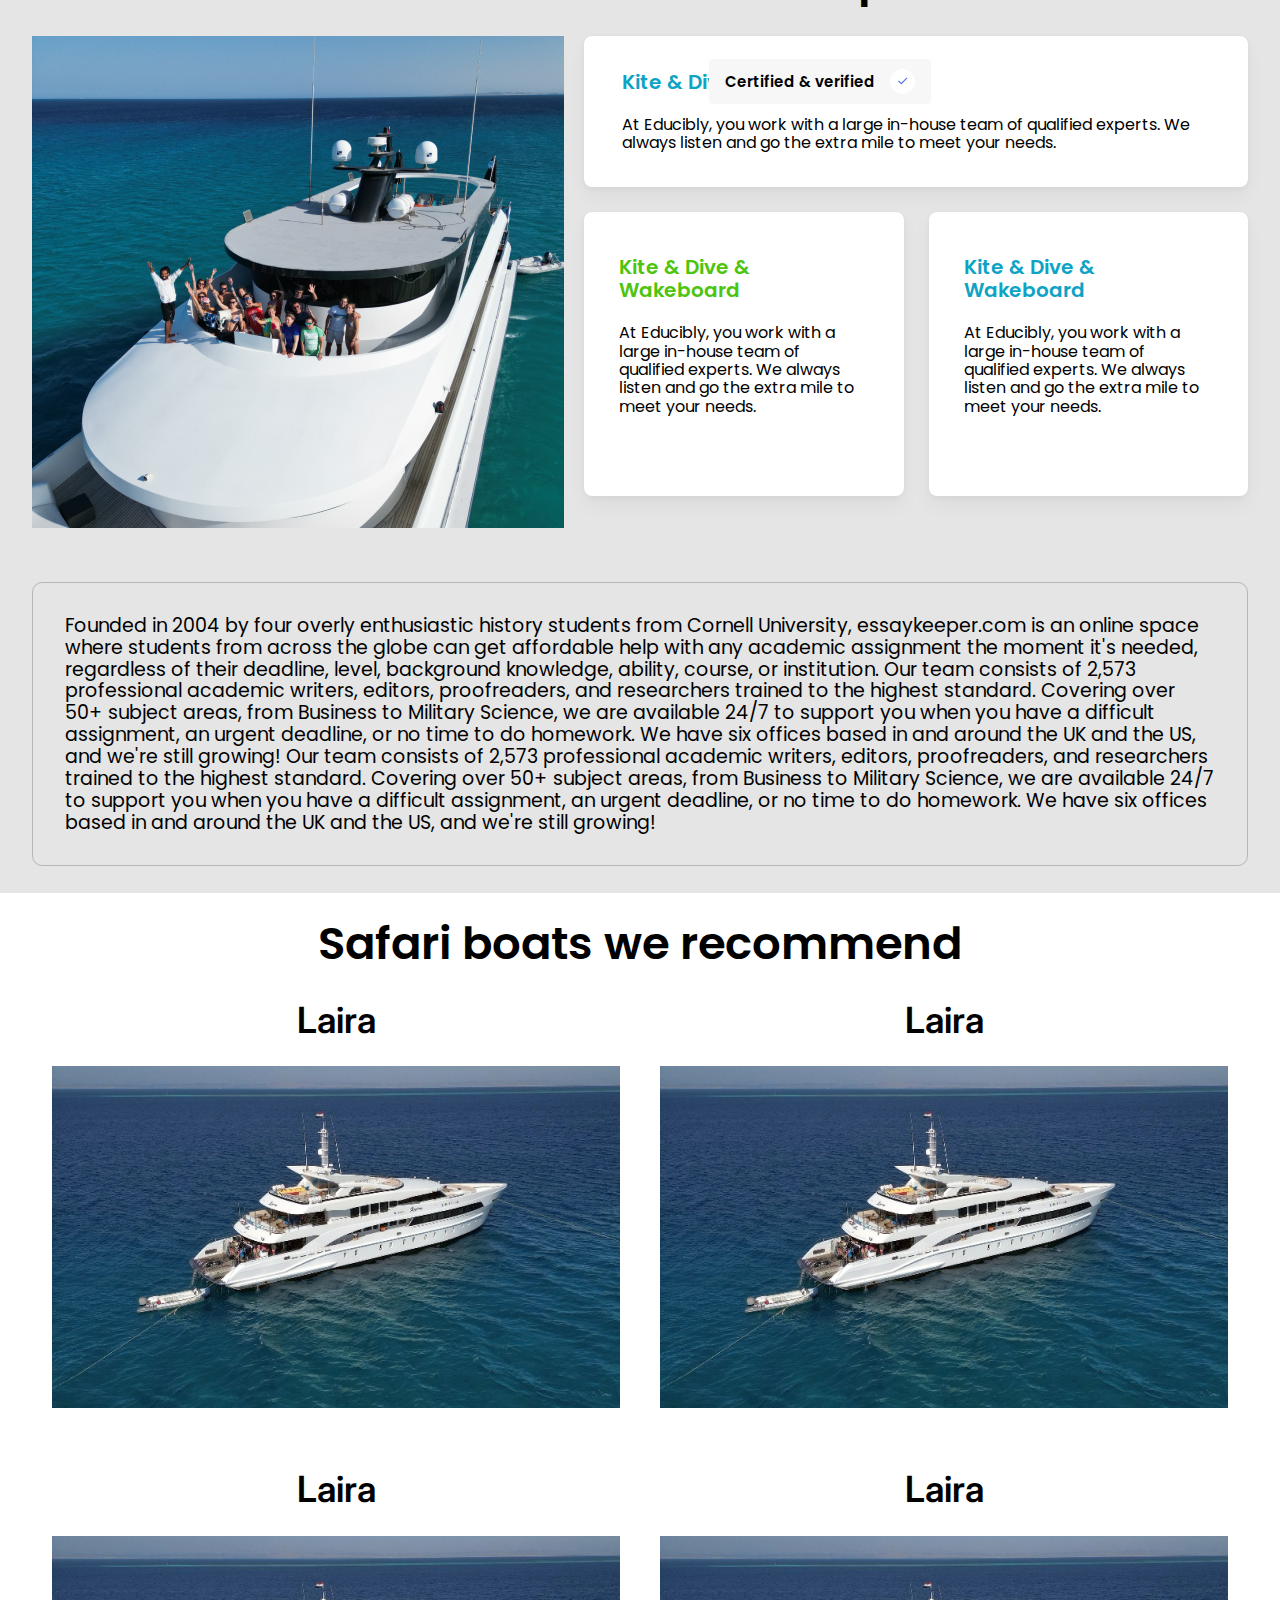
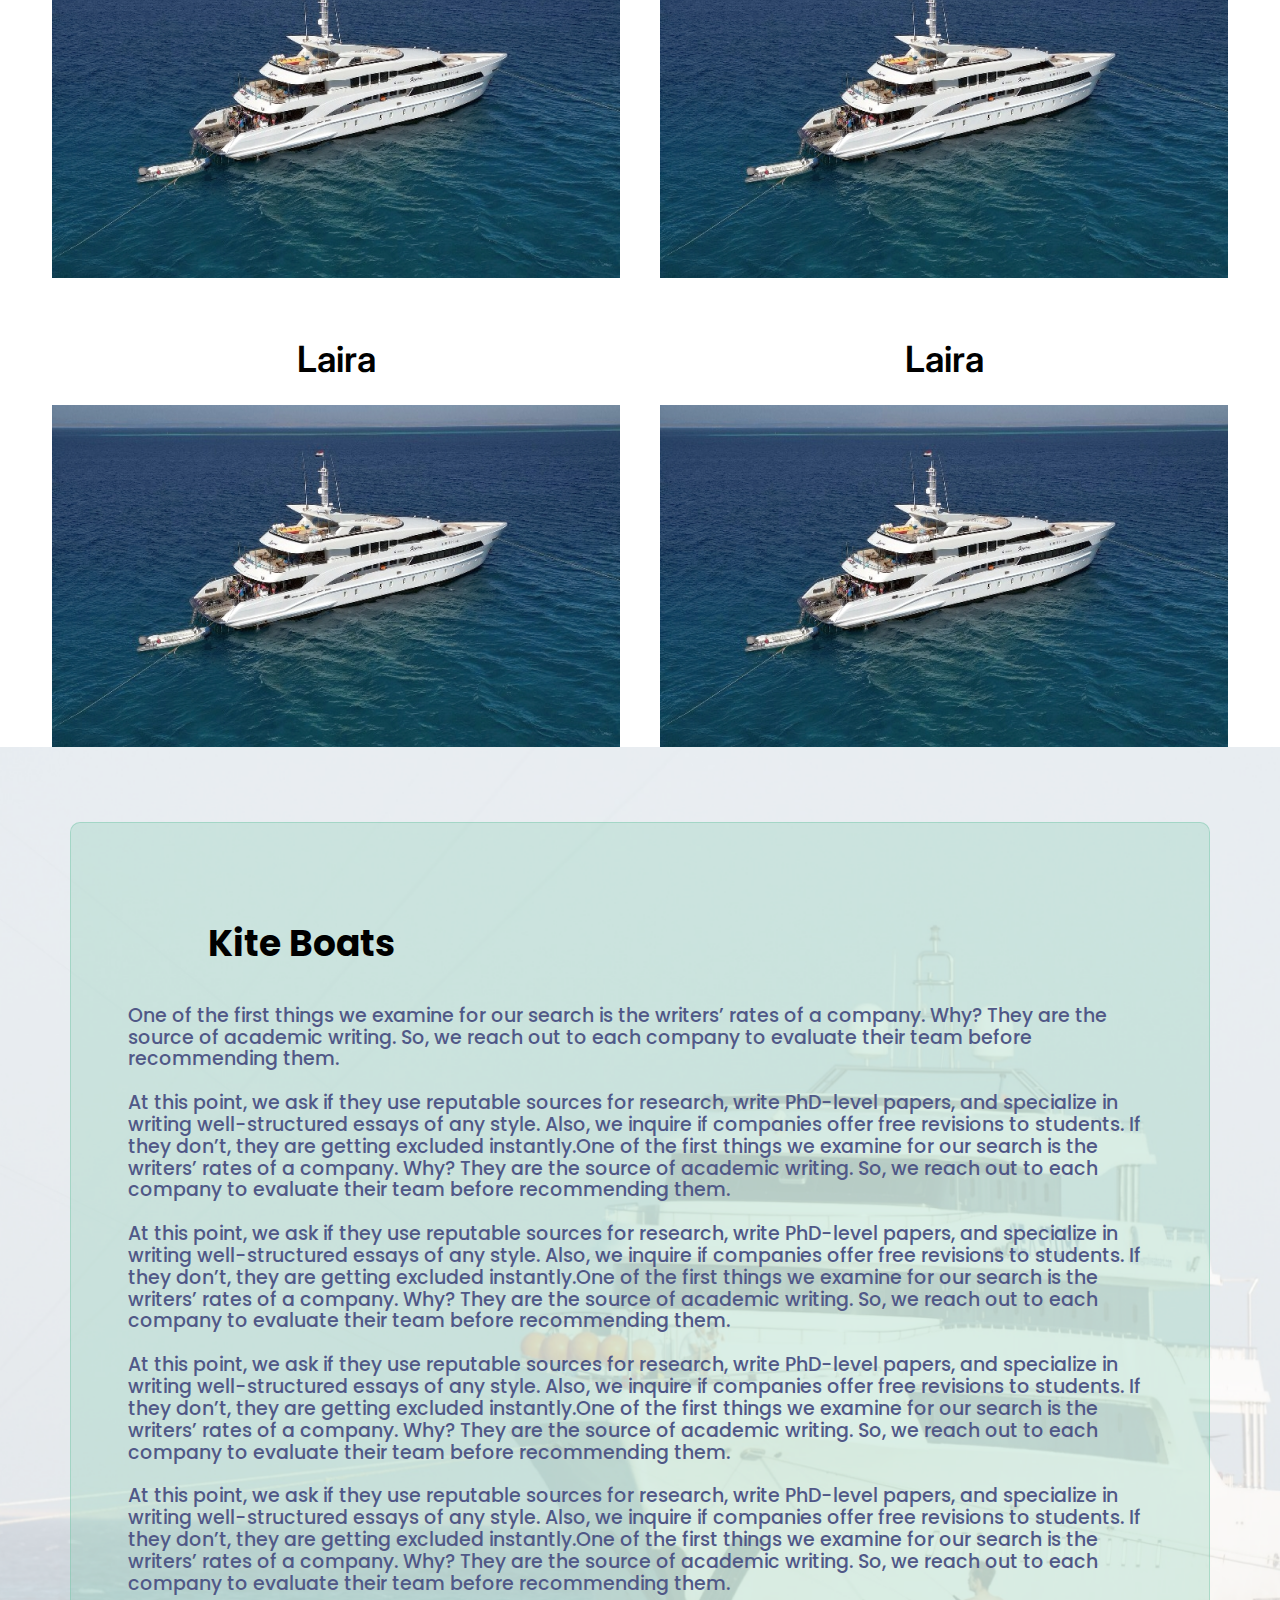
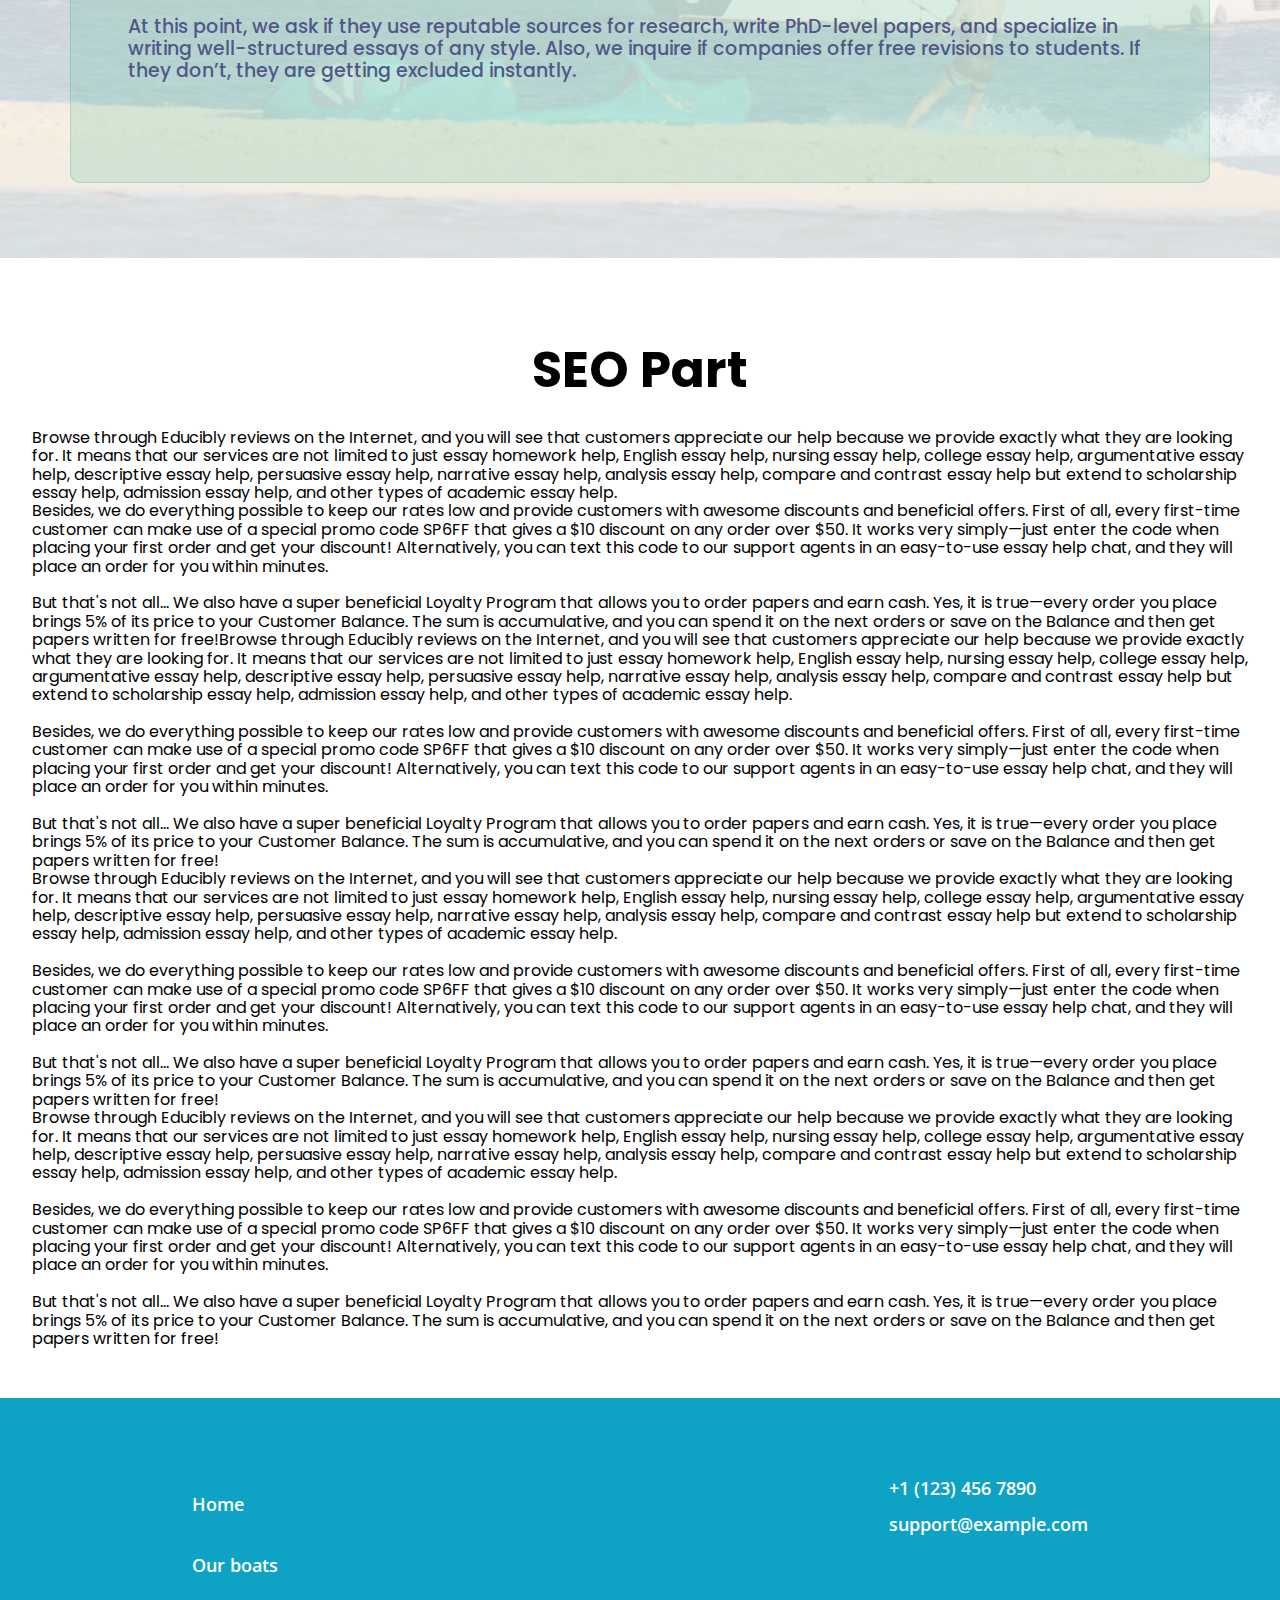
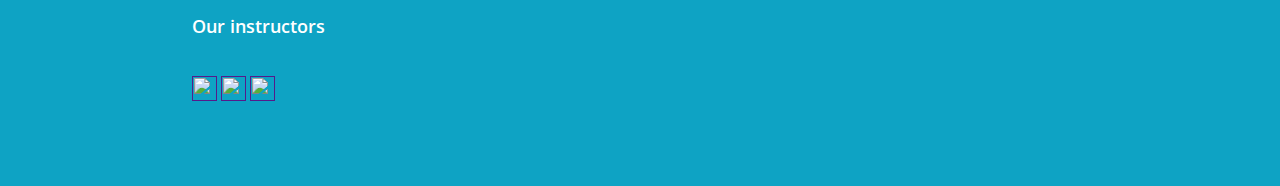
==== commit 937fdc5a: "desktop finished" ====
--- a/index.html
+++ b/index.html
@@ -299,12 +299,30 @@
                 <br>Besides, we do everything possible to keep our rates low and provide customers with awesome discounts and beneficial offers. First of all, every first-time customer can make use of a special promo code SP6FF that gives a $10 discount on any order over $50. It works very simply—just enter the code when placing your first order and get your discount! Alternatively, you can text this code to our support agents in an easy-to-use essay help chat, and they will place an order for you within minutes.
                         <br>
                 <br>But that's not all… We also have a super beneficial Loyalty Program that allows you to order papers and earn cash. Yes, it is true—every order you place brings 5% of its price to your Customer Balance. The sum is accumulative, and you can spend it on the next orders or save on the Balance and then get papers written for free!
-
-
-
-
-        </div>
-    </div>
+        </div>
+    </div>
+
+<footer>
+    <div class="footer__wrapper">
+        <div class="first-section-footer">
+            <ul>
+                <a href=""><li>Home</li></a>
+                <a href=""><li>Our boats</li></a>
+                <a href=""><li>Our instructors</li></a>
+            </ul>
+            <div class="footer__social">
+                <a href=""><img src="https://www.edigitalagency.com.au/wp-content/uploads/facebook-icon-white-png.png" alt=""></a>
+                <a href=""><img src="https://www.edigitalagency.com.au/wp-content/uploads/facebook-icon-white-png.png" alt=""></a>
+                <a href=""><img src="https://www.edigitalagency.com.au/wp-content/uploads/facebook-icon-white-png.png" alt=""></a>
+            </div>
+        </div>
+
+        <div class="second-section-footer">
+            <a href="">+1 (123) 456 7890</a>
+            <a href="">support@example.com</a>
+        </div>
+    </div>
+</footer>
 
 </body>
 </html>--- a/style.css
+++ b/style.css
@@ -510,4 +510,53 @@
     text-align: center;
     margin-bottom:30px;
     font-size:50px;
+}
+
+.footer__social img{
+    width:25px;
+    height:25px;
+}
+
+footer{
+    background-color:var(--Blue);
+}
+
+.footer__wrapper{
+    max-width:70%;
+    margin:0 auto;
+    padding:80px 0;
+    display: flex;
+    justify-content: space-between;
+}
+
+.second-section-footer{
+    display:flex;
+    flex-direction: column;
+}
+
+.first-section-footer ul{
+    padding-left:0;
+}
+
+.first-section-footer ul li{
+    list-style-type: none;
+    color:white;
+    font-family: 'Open Sans';
+    font-size: 18px;
+    font-style: normal;
+    font-weight: 600;
+    margin-bottom:10px;
+}
+
+.first-section-footer ul li:last-child{
+    margin-bottom:40px;
+}
+
+.second-section-footer a{
+    color:white;
+    font-family: 'Open Sans';
+    font-size: 18px;
+    font-style: normal;
+    font-weight: 600;
+    margin-bottom:15px;
 }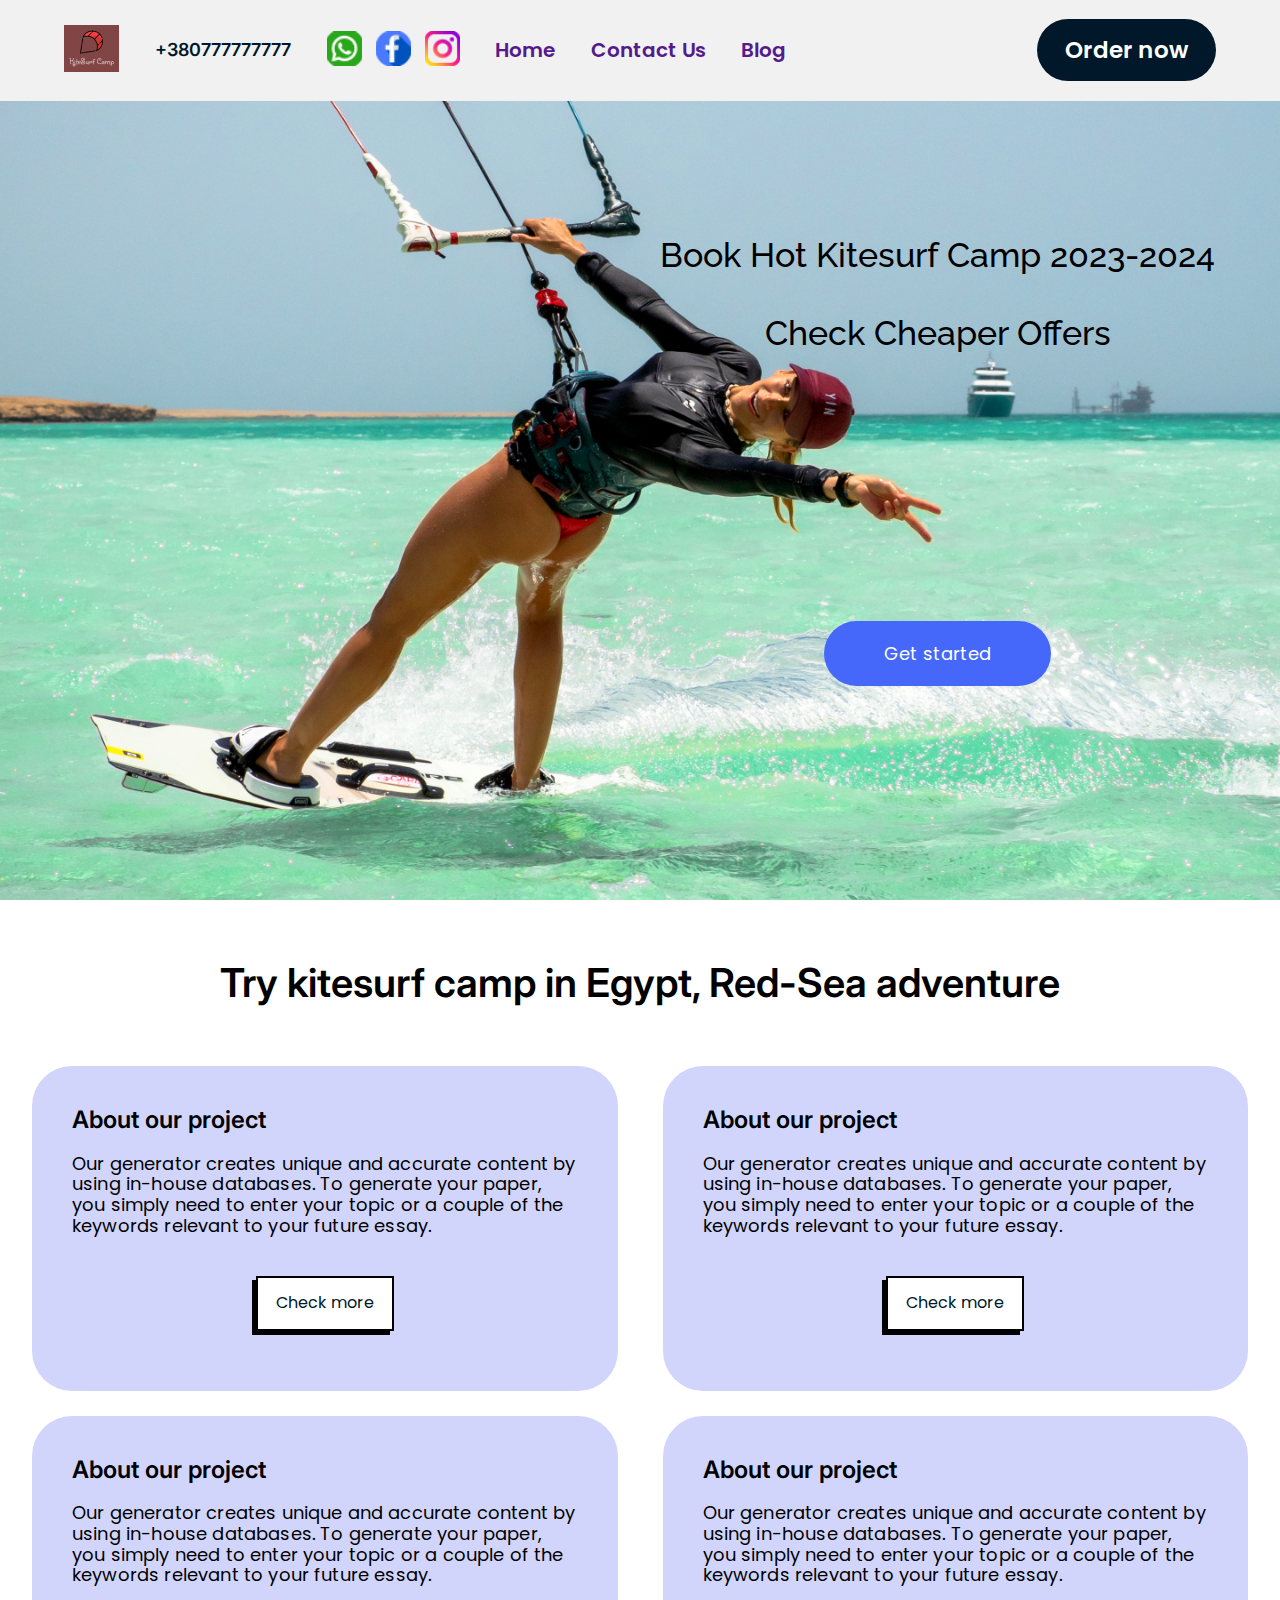
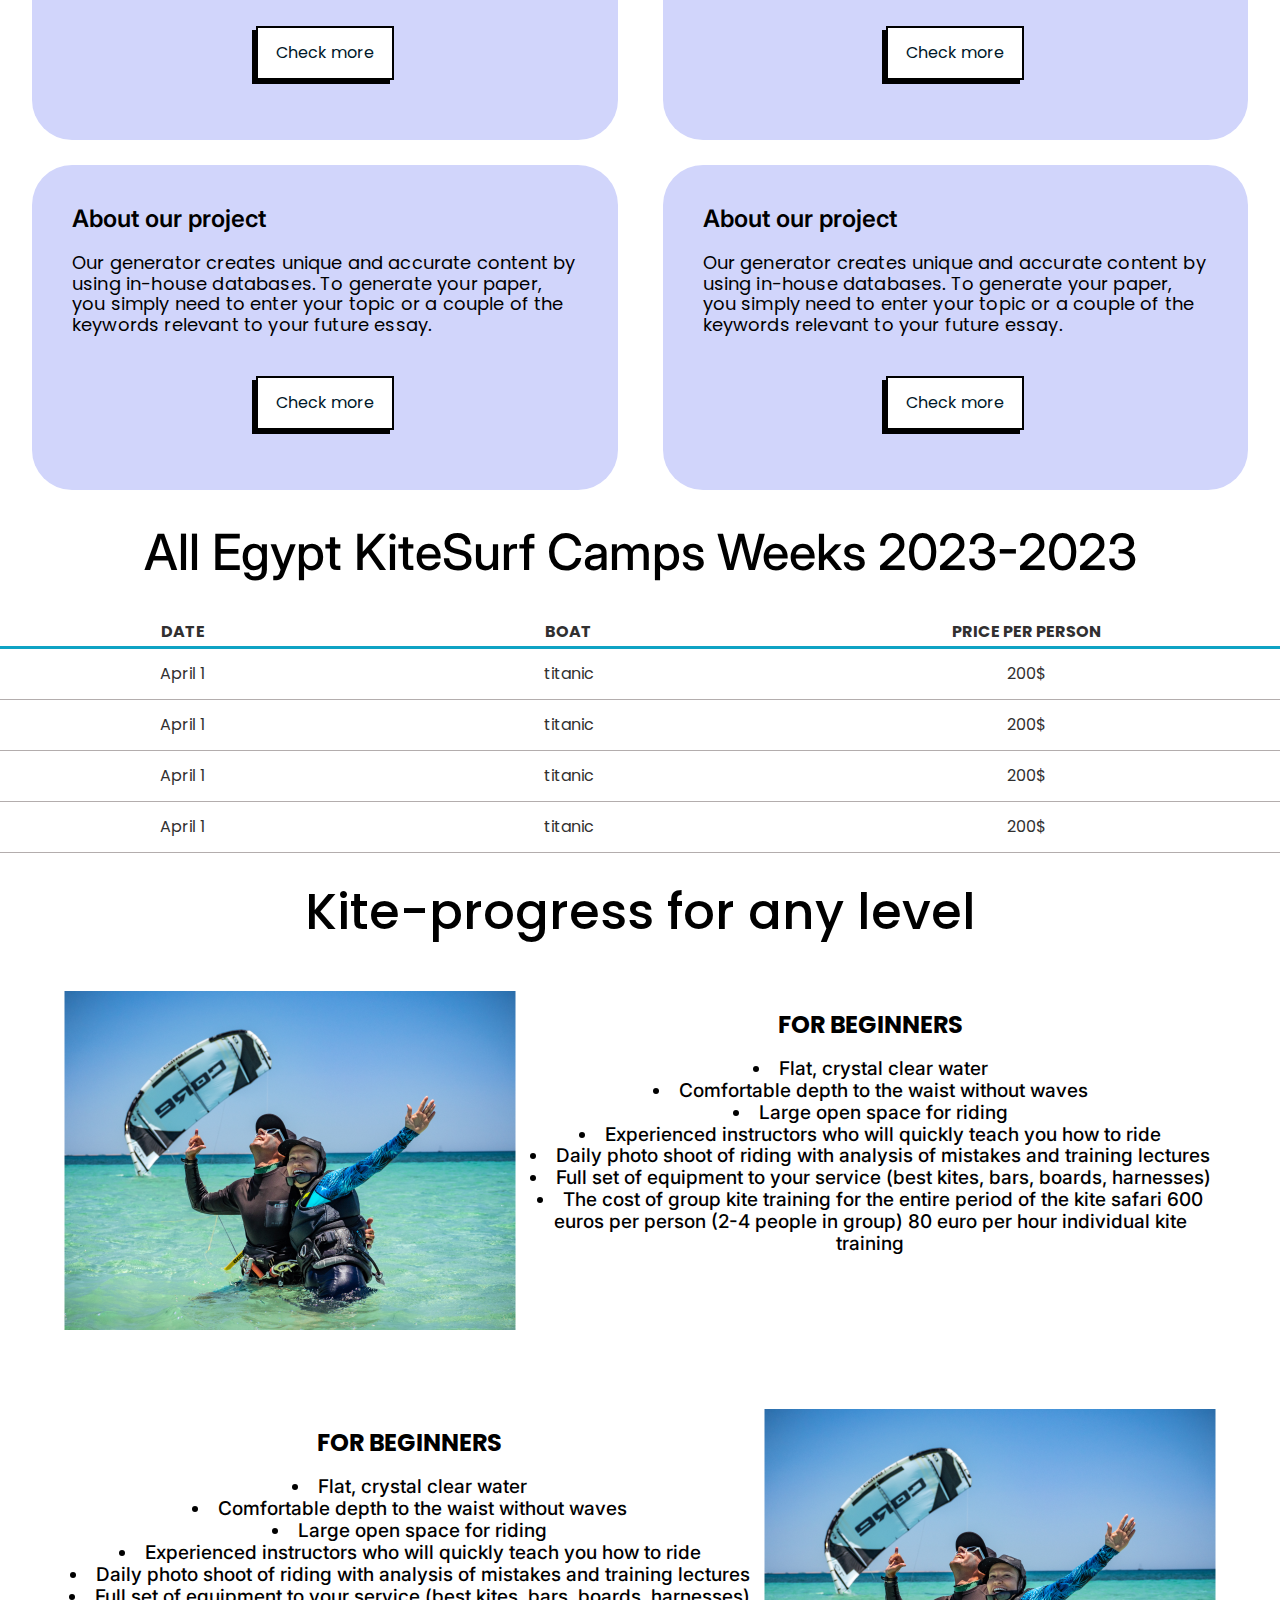
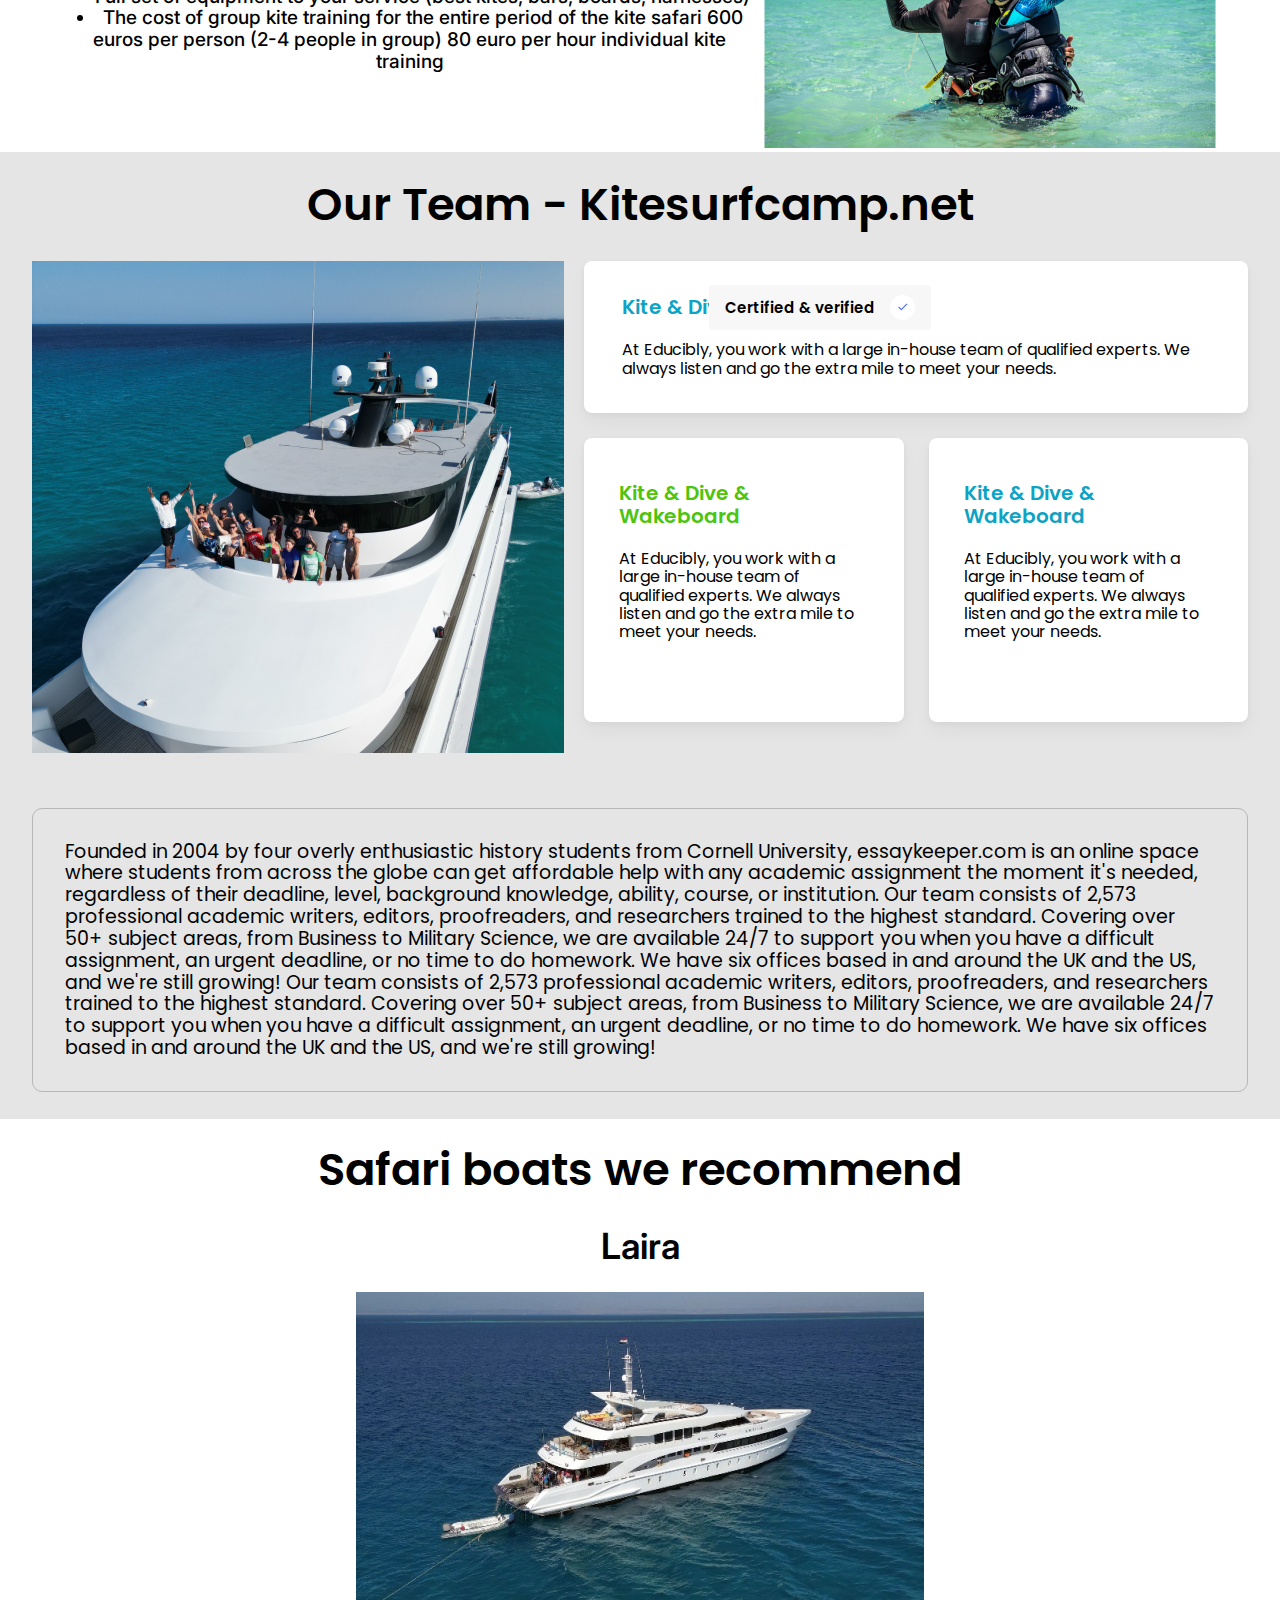
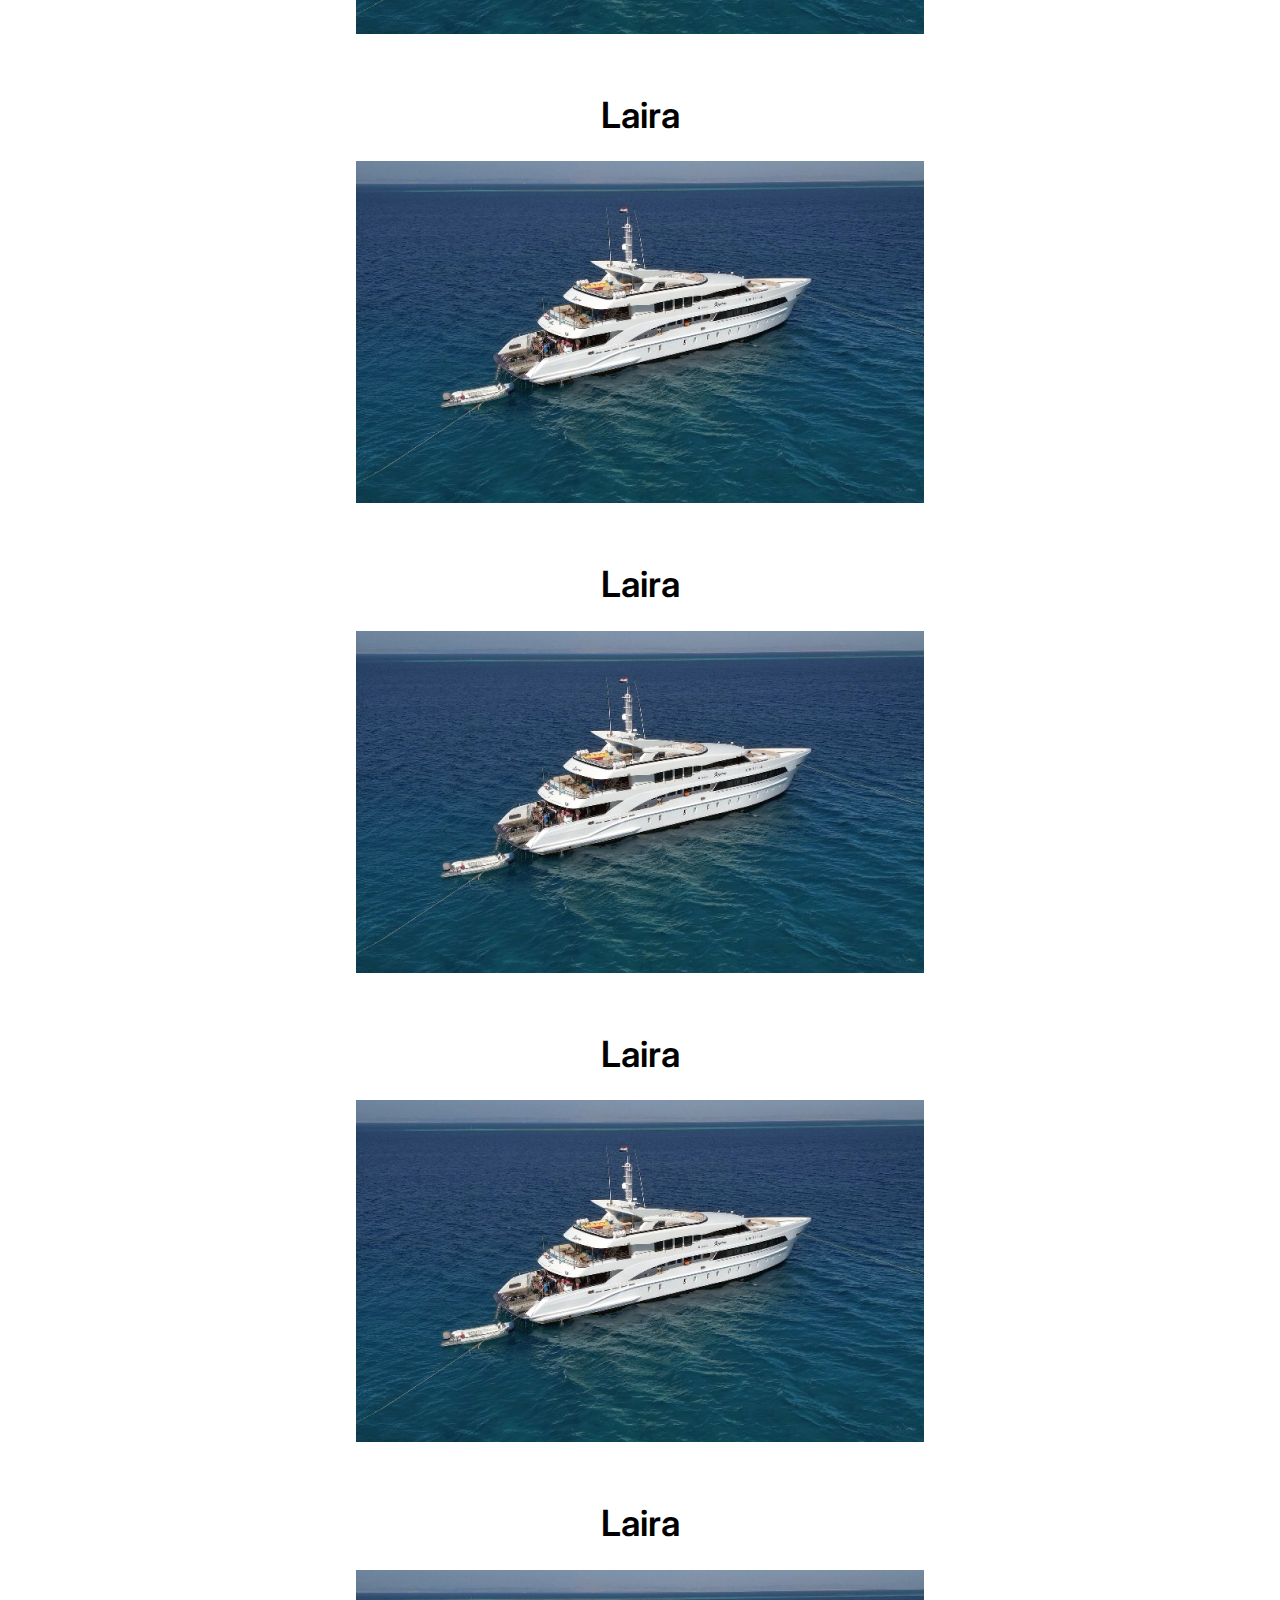
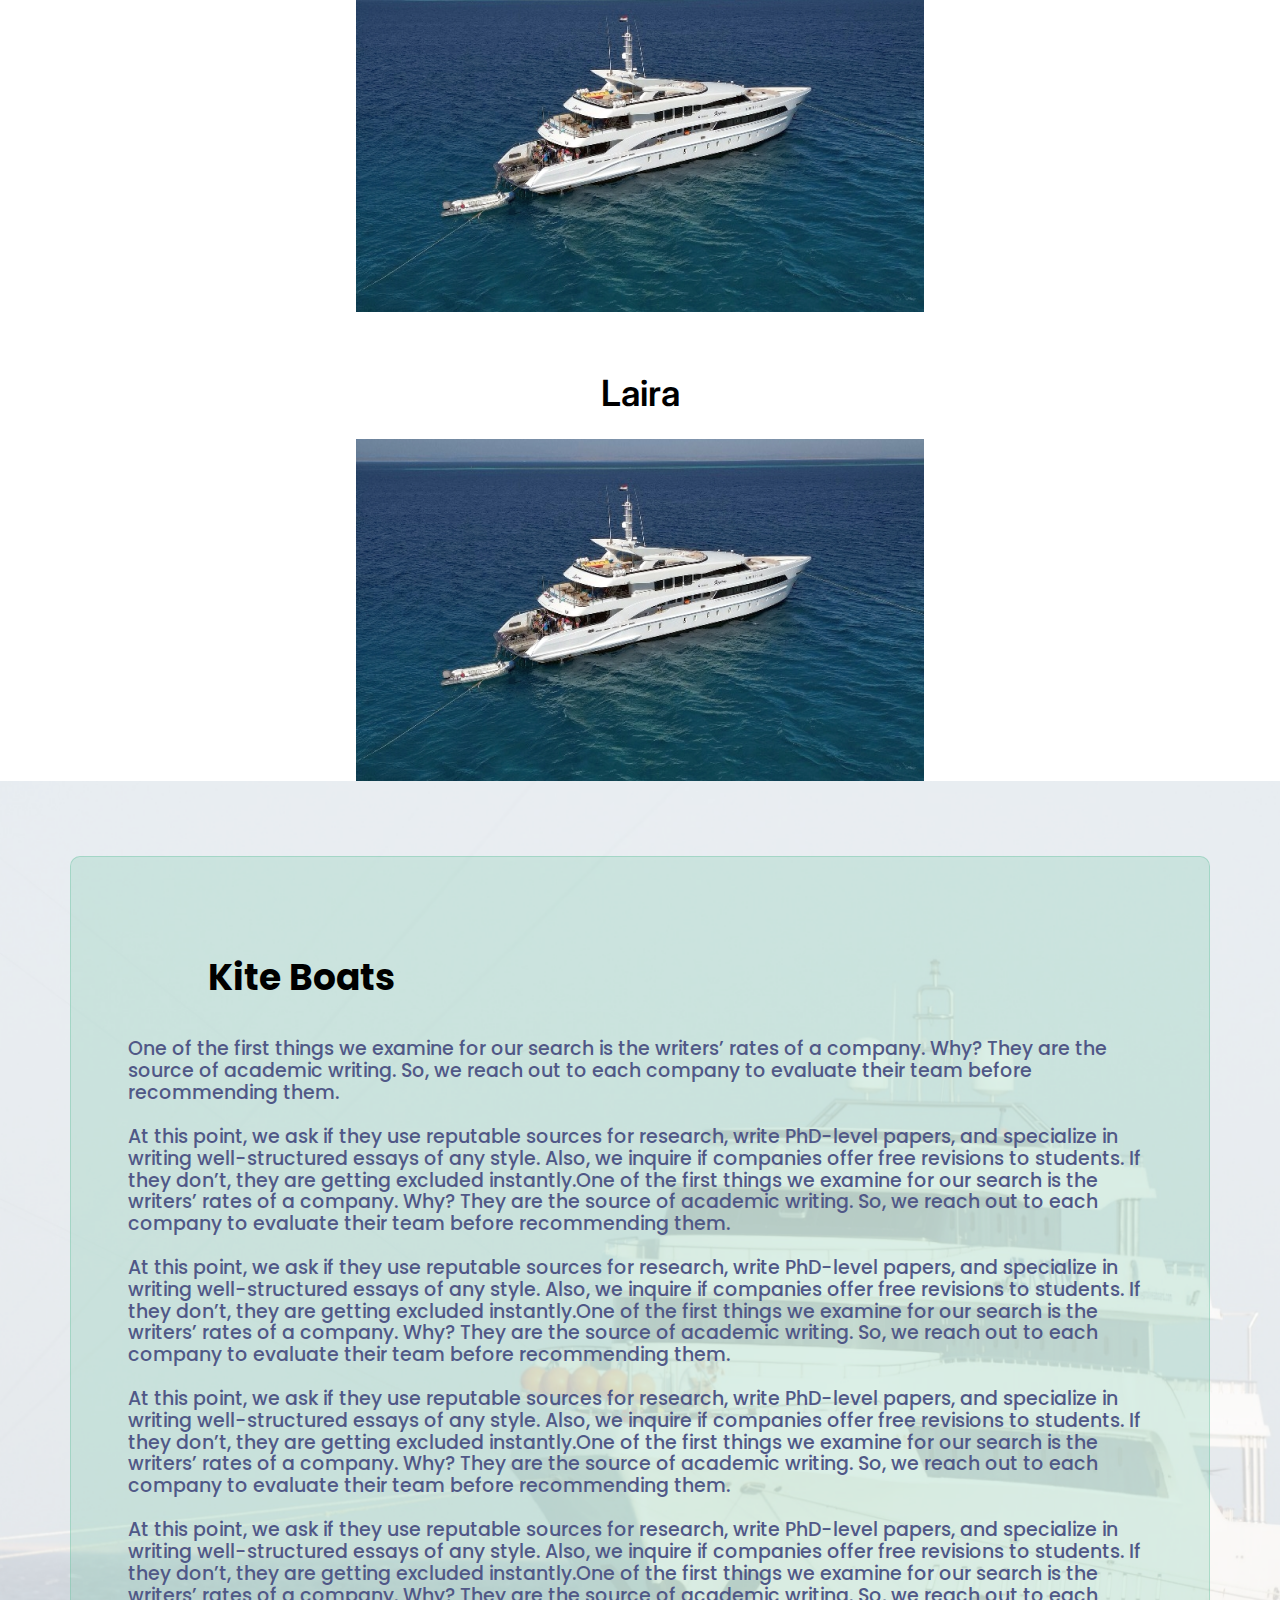
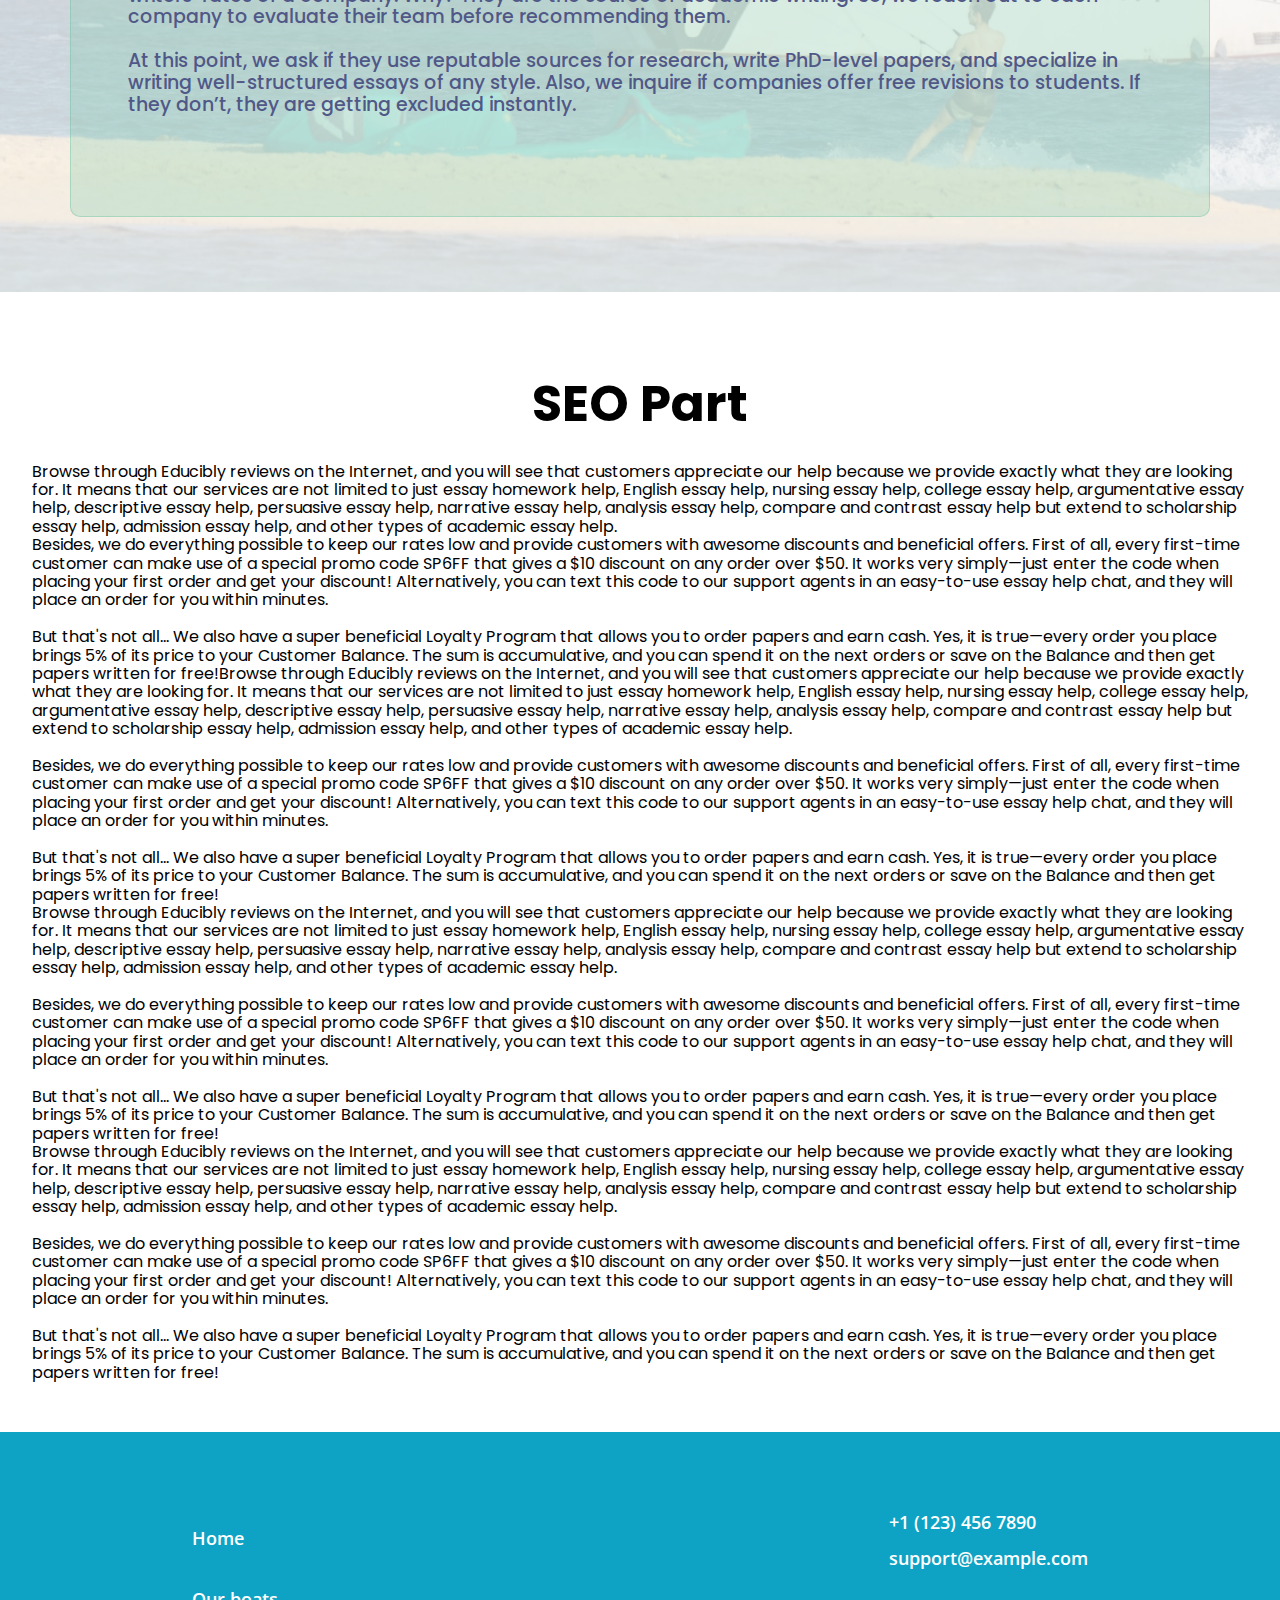
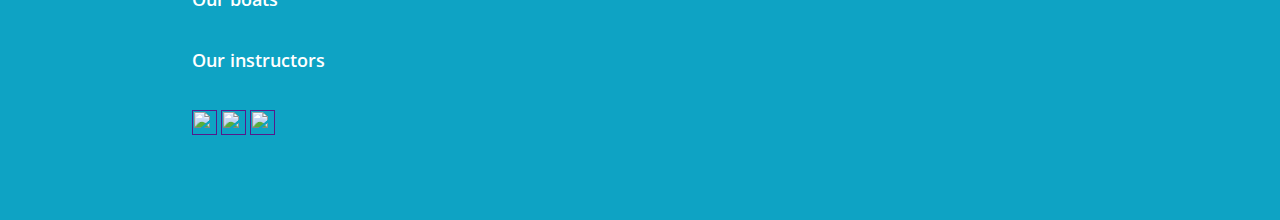
==== commit 5e48758d: "adaptive added" ====
--- a/index.html
+++ b/index.html
@@ -6,6 +6,7 @@
     <title>Yacht</title>
     <link rel="stylesheet" href="style.css">
     <link rel="stylesheet" href="normalize.css">
+    <link rel="stylesheet" href="adaptive.css">
 </head>
 <body>
     
--- a/adaptive.css
+++ b/adaptive.css
@@ -0,0 +1,71 @@
+@media screen and (min-width:1770px) {
+    .boats-blocks{
+        grid-template-columns: 1fr 1fr 1fr;
+    }
+}
+
+@media screen and (max-width:1280px) {
+    .boats-blocks{
+        grid-template-columns: 1fr;
+    }
+
+    .sb-blocks{
+        grid-template-columns: 1fr 1fr;
+        grid-template-rows: 1fr 1fr;
+    }
+}
+
+@media screen and (max-width:850px) {
+    .firb-toleft-block, .firb-toright-block{
+        flex-direction: column;
+        align-items: center;
+    }
+
+    .fifth-dziwny__wrapper{
+        flex-direction: column;
+        align-items: center;
+    }
+
+    .fdwwww{
+        display: flex;
+        flex-direction: column;
+    }
+
+    .fdw2-2{
+        margin-right: 0;
+        margin-bottom: 25px;
+    }
+
+    .social-wrapper, .tsection-header, .tel-header{
+        display:none;
+    }
+
+    .ssection-header{
+        position:relative;
+    }
+}
+
+@media screen and (max-width:630px) {
+    .sb-blocks{grid-template-columns: 1fr;
+        grid-template-rows: 1fr 1fr;}
+
+        .fb-text__wrapper{
+            margin-right: 0;
+        }
+
+        .fdw-dziwny{
+            padding-left:0;
+        }
+
+        .bb-photo, .fdw-img img, .firtb-img img{
+            width: 92vw;
+        }
+
+        .firb-zag, .tb-zag, .sb-zag, .sixth-zag, .fifth-zag{
+            font-size:35px;
+        }
+
+        .seventh-zag{
+            padding-left:0;
+        }
+}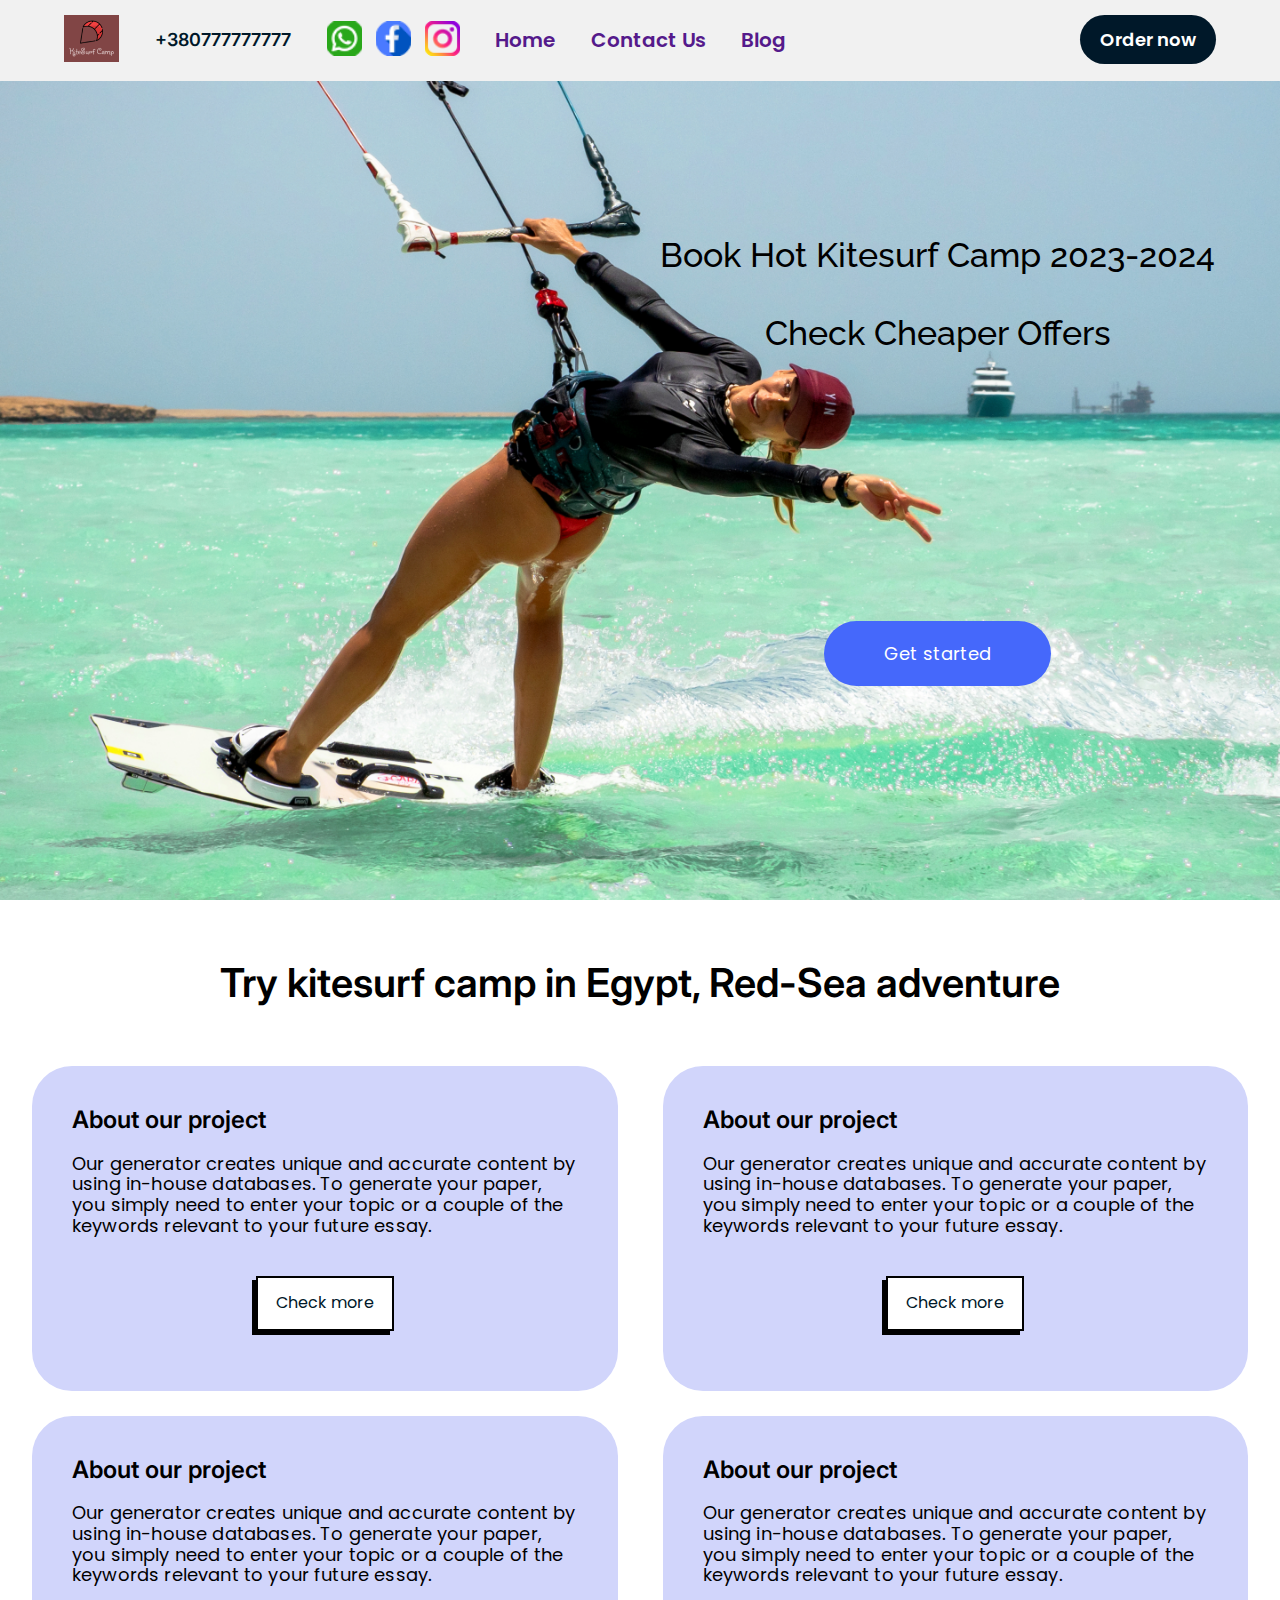
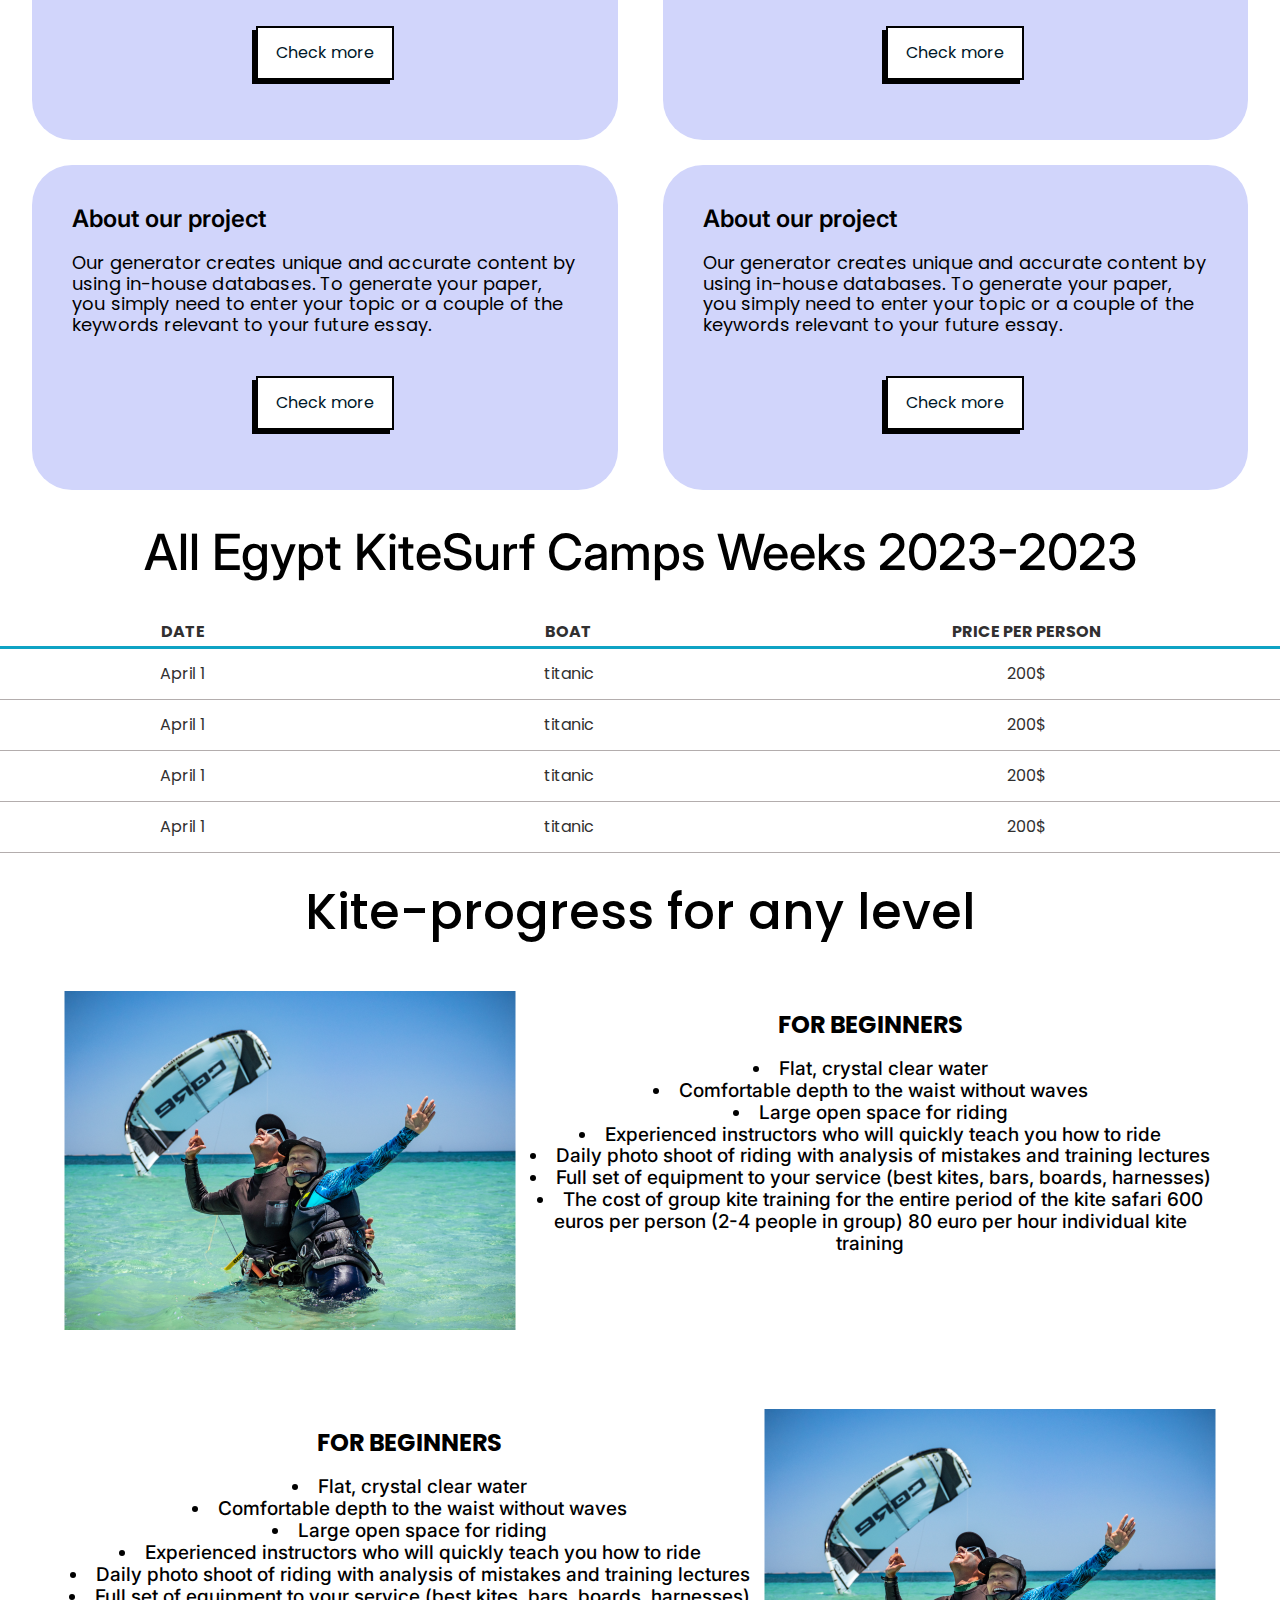
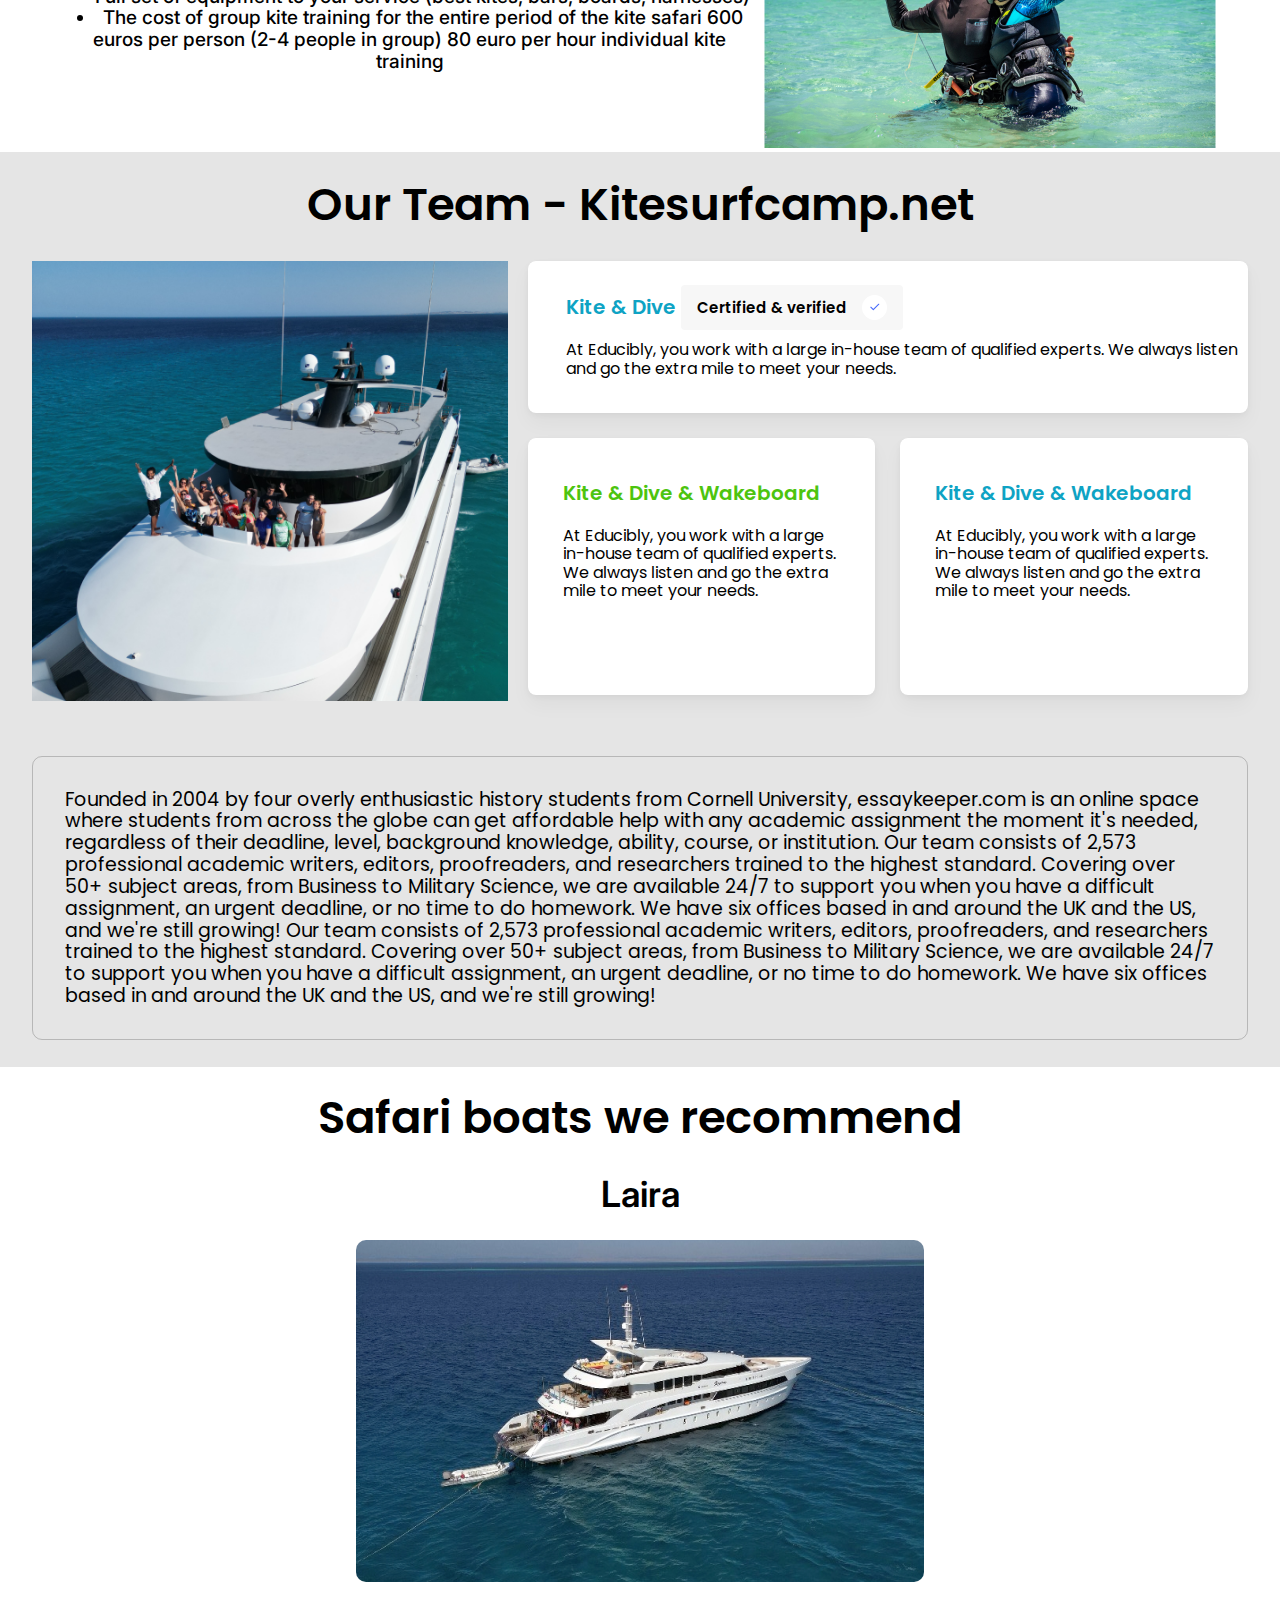
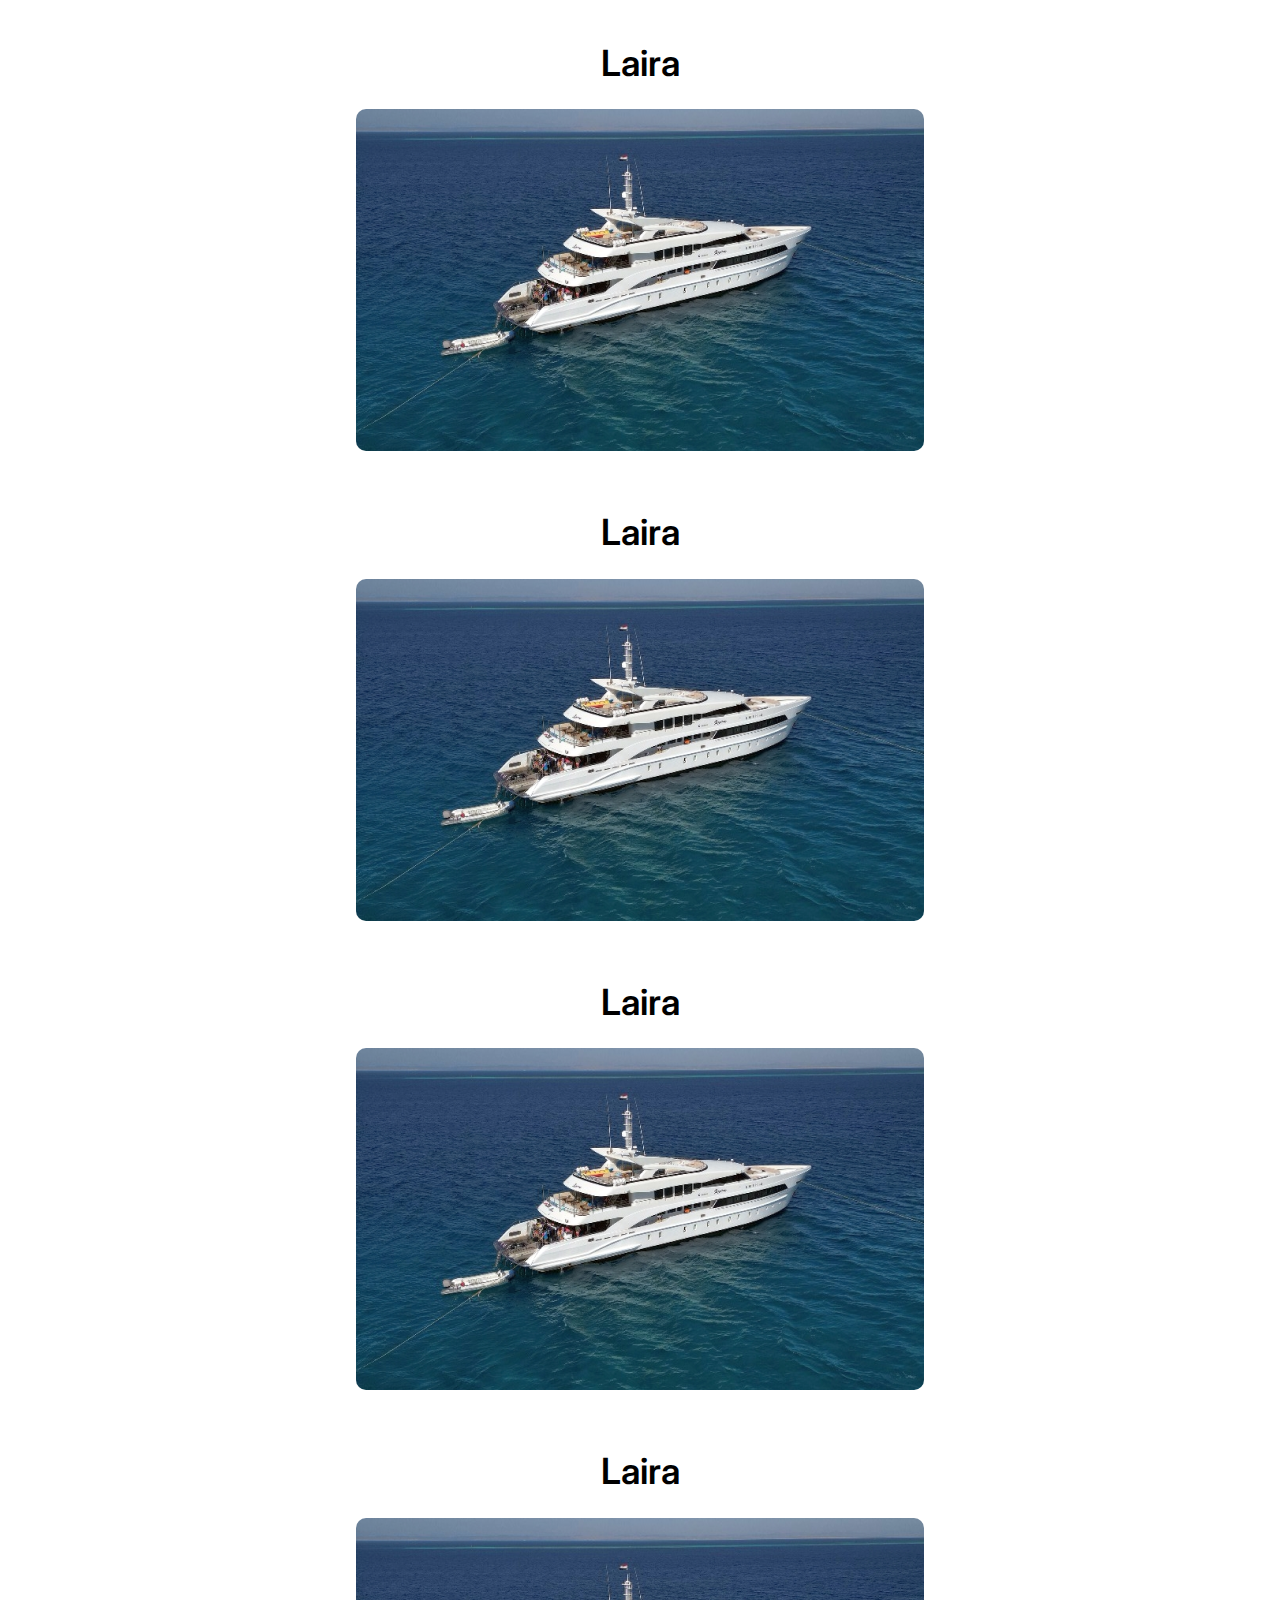
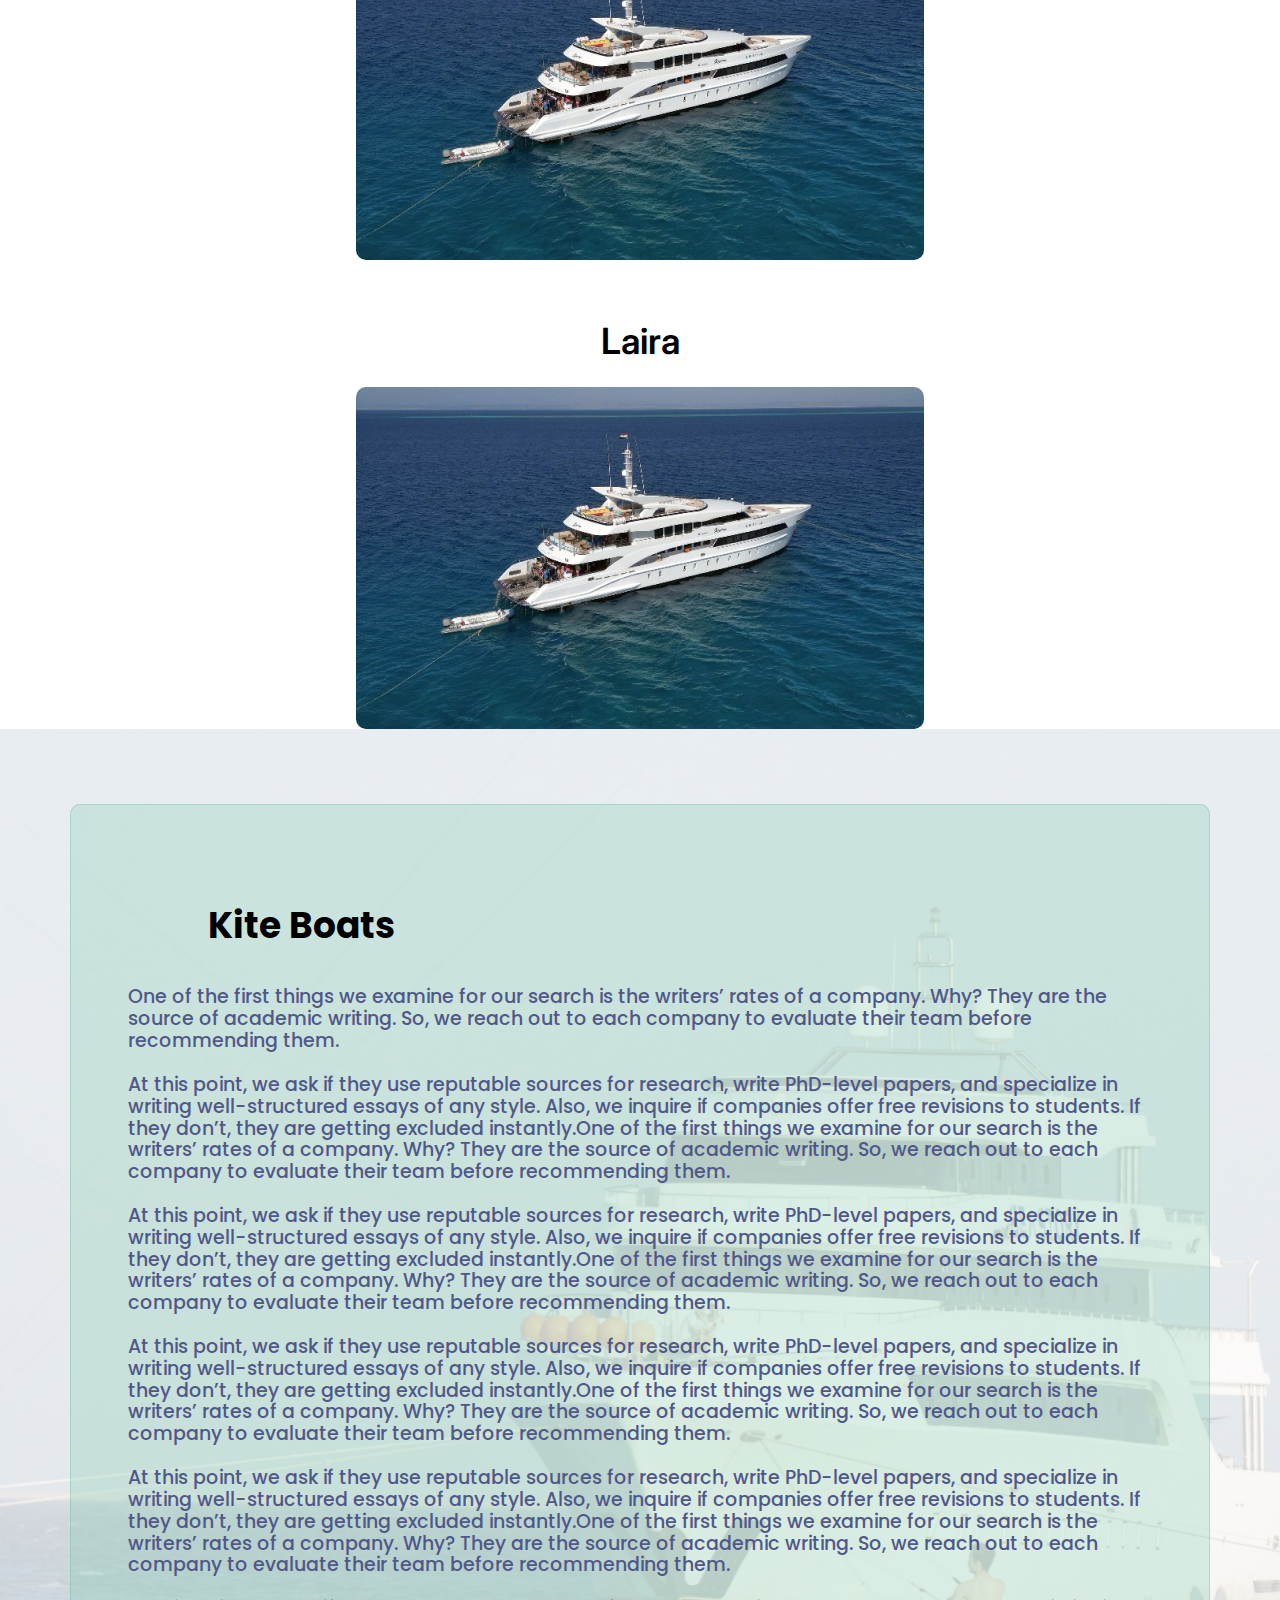
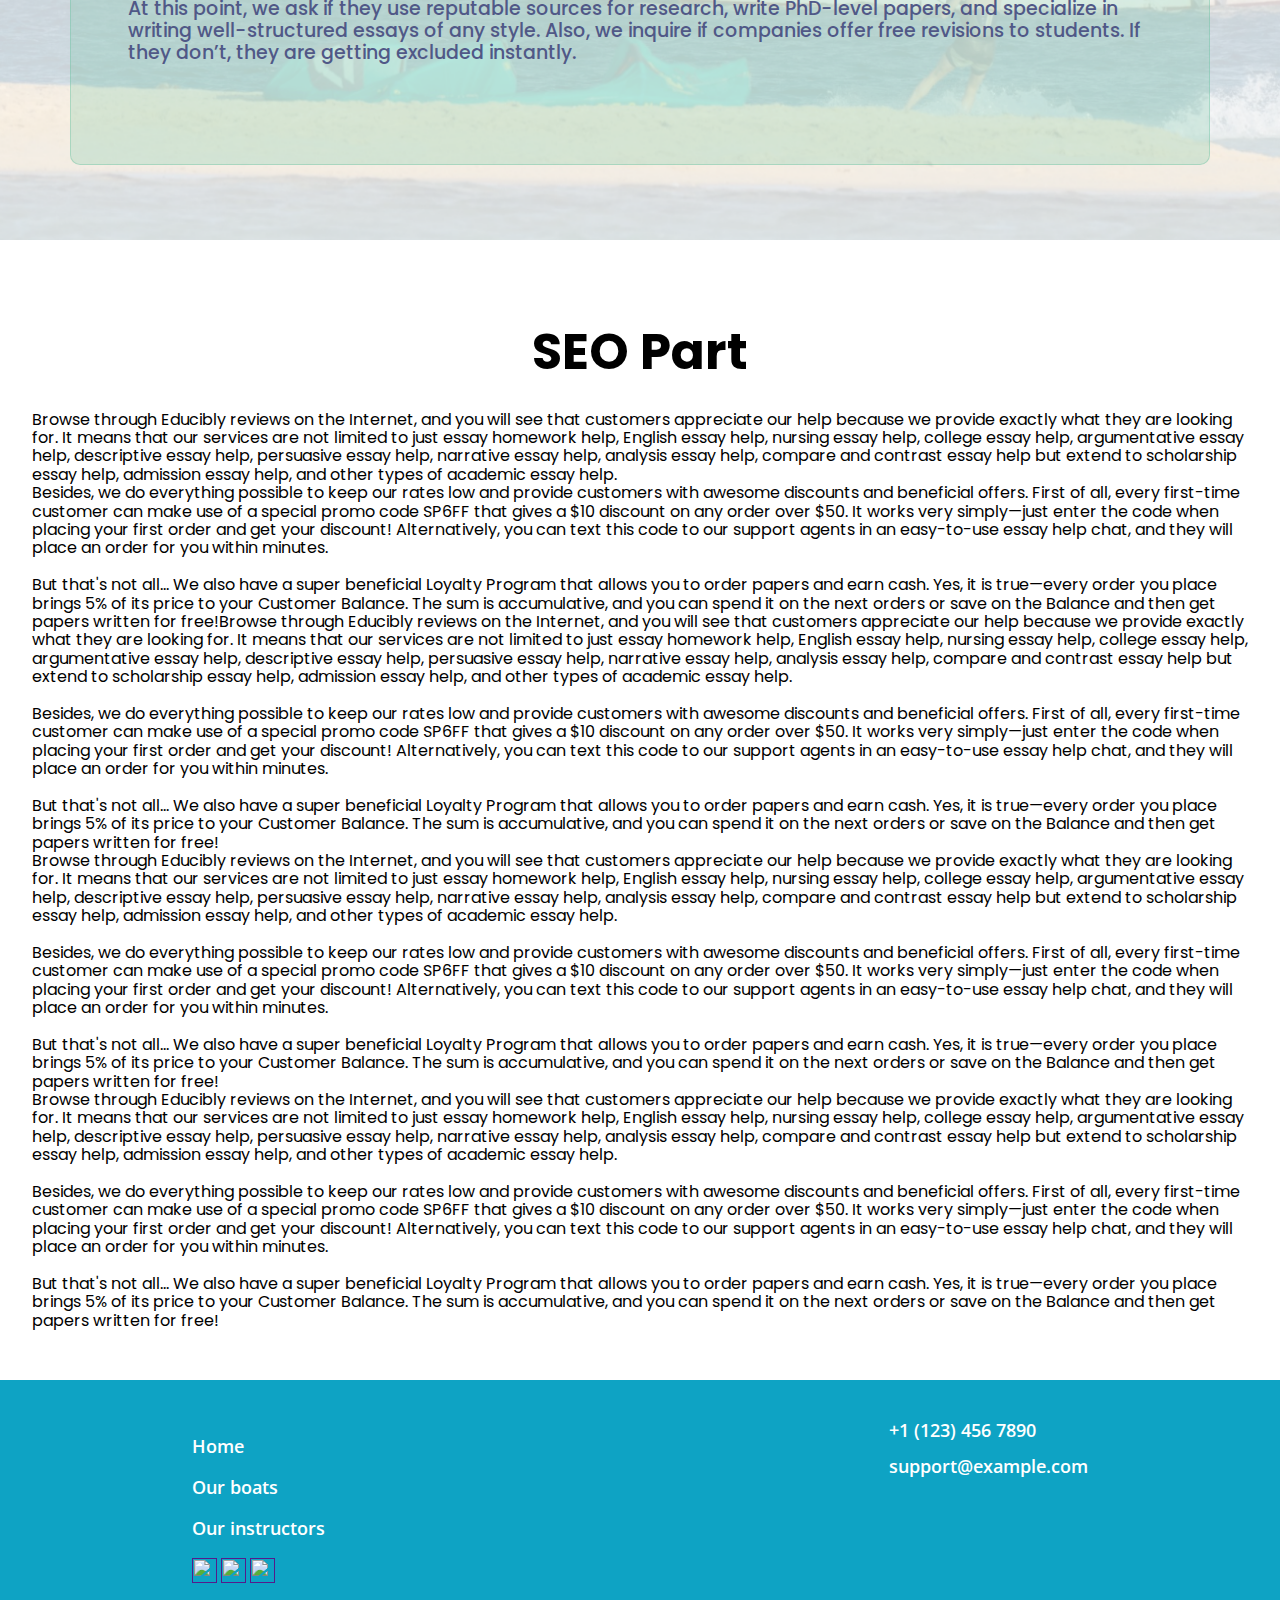
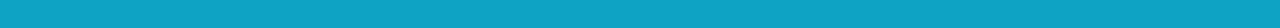
==== commit 5336a0ea: "fixed header and footer" ====
--- a/index.html
+++ b/index.html
@@ -7,10 +7,11 @@
     <link rel="stylesheet" href="style.css">
     <link rel="stylesheet" href="normalize.css">
     <link rel="stylesheet" href="adaptive.css">
+    <script src="https://cdnjs.cloudflare.com/ajax/libs/jquery/3.7.1/jquery.min.js" integrity="sha512-v2CJ7UaYy4JwqLDIrZUI/4hqeoQieOmAZNXBeQyjo21dadnwR+8ZaIJVT8EE2iyI61OV8e6M8PP2/4hpQINQ/g==" crossorigin="anonymous" referrerpolicy="no-referrer"></script>
 </head>
 <body>
     
-    <header>
+    <header class="header_yes">
         <div class="fsection-header">
             <div class="logo-wrapper">
                 <a href=""><img src="img/logo.png"></a>
@@ -38,6 +39,12 @@
         </div>
 
     </header>
+
+<script>
+$(window).on("scroll", function() {
+    $('.header_yes').toggleClass("header-blur", $(this).scrollTop() > 50);
+});
+</script>
 
     <div class="first-block">
         <div class="fb-text__wrapper">
--- a/style.css
+++ b/style.css
@@ -31,8 +31,8 @@
     width: 90%;
     padding-left:5%;
     padding-right:5%;
-    padding-top:25px;
-    padding-bottom:25px;
+    padding-top:15px;
+    padding-bottom:15px;
     margin: auto;
     justify-content: space-between;
     align-items: center;
@@ -43,6 +43,10 @@
 .menu{
     display: flex;
     padding-left:0;
+}
+
+.header-blur{
+    background: linear-gradient(to bottom, var(--Grey) 0%, var(--Grey) 28%, var(--Grey) 45%, rgba(241, 241, 241, 0.99) 48%, rgba(241, 241, 241, 0.95) 59%, rgba(241, 241, 241, 0.9) 71%, rgba(241, 241, 241, 0.83) 78%, rgba(241, 241, 241, 0.71) 85%, rgba(241, 241, 241, 0.47) 91%, rgba(255, 255, 255, 0) 97%);
 }
 
 .menu li{
@@ -77,9 +81,9 @@
 
 .tsection-header a{
     color:var(--White);
-    font-size: 23px;
+    font-size:18px;
     background-color:var(--Black);
-    padding:15px 28px;
+    padding:12px 20px;
     font-weight: 600;
     border-radius: 66px;
 }
@@ -524,7 +528,7 @@
 .footer__wrapper{
     max-width:70%;
     margin:0 auto;
-    padding:80px 0;
+    padding:40px 0;
     display: flex;
     justify-content: space-between;
 }
@@ -549,7 +553,7 @@
 }
 
 .first-section-footer ul li:last-child{
-    margin-bottom:40px;
+    margin-bottom:20px;
 }
 
 .second-section-footer a{
@@ -559,4 +563,33 @@
     font-style: normal;
     font-weight: 600;
     margin-bottom:15px;
-}+}
+
+.post-image__wrapper{
+    height:75vh;
+    background-position: center;
+}
+
+.post-text{
+    font-family: 'Open Sans';
+    font-size: 19px;
+    font-style: normal;
+    padding:50px 0;
+    max-width:95%;
+    margin:0 auto;
+}
+
+.boat-block .bb-photo{
+    border-radius:10px;
+}
+
+.fdw-img img{
+    height:440px;
+}
+
+.fdw-vloz, .fdwwww{
+    height:100%;
+}
+.fdw2-2, .fdw3-3{
+    height: 35%;
+}
--- a/adaptive.css
+++ b/adaptive.css
@@ -3,6 +3,14 @@
         grid-template-columns: 1fr 1fr 1fr;
     }
 }
+
+@media screen and (min-width:1660px) {
+    .fdw2-2, .fdw3-3{
+        height: 31%;
+    }
+}
+
+
 
 @media screen and (max-width:1280px) {
     .boats-blocks{
@@ -12,6 +20,18 @@
     .sb-blocks{
         grid-template-columns: 1fr 1fr;
         grid-template-rows: 1fr 1fr;
+    }
+}
+
+@media screen and (max-width:1280px) {
+    .fdw2-2, .fdw3-3{
+        height: 30%;
+    }
+}
+
+@media screen and (max-width:1150px) {
+    .fdw2-2, .fdw3-3{
+        height: 24%;
     }
 }
 
@@ -43,6 +63,36 @@
     .ssection-header{
         position:relative;
     }
+
+    .verified__wrapper{
+        right: 15%;
+    }
+
+    .fdw-dziwny{
+        margin-top: 20px;
+    }
+
+    .logo-wrapper{
+        margin-right:0;
+    }
+
+    .logo-wrapper img{
+        height:42px;
+        width:42px;
+    }
+
+    .menu li{
+        font-size: 17px;
+    }
+
+    header{
+        padding-top:5px;
+        padding-bottom:5px;
+    }
+
+    .sb-blocks{
+        gap: 25px 20px;
+    }
 }
 
 @media screen and (max-width:630px) {
@@ -68,4 +118,17 @@
         .seventh-zag{
             padding-left:0;
         }
+
+        .verified__wrapper{
+            right: 2%;
+        }
+
+        .seventh-green{
+            padding: 100px 25px;
+            max-width: 95%;
+        }
+
+        .firtb-text{
+            max-width: 100%;
+        }
 }